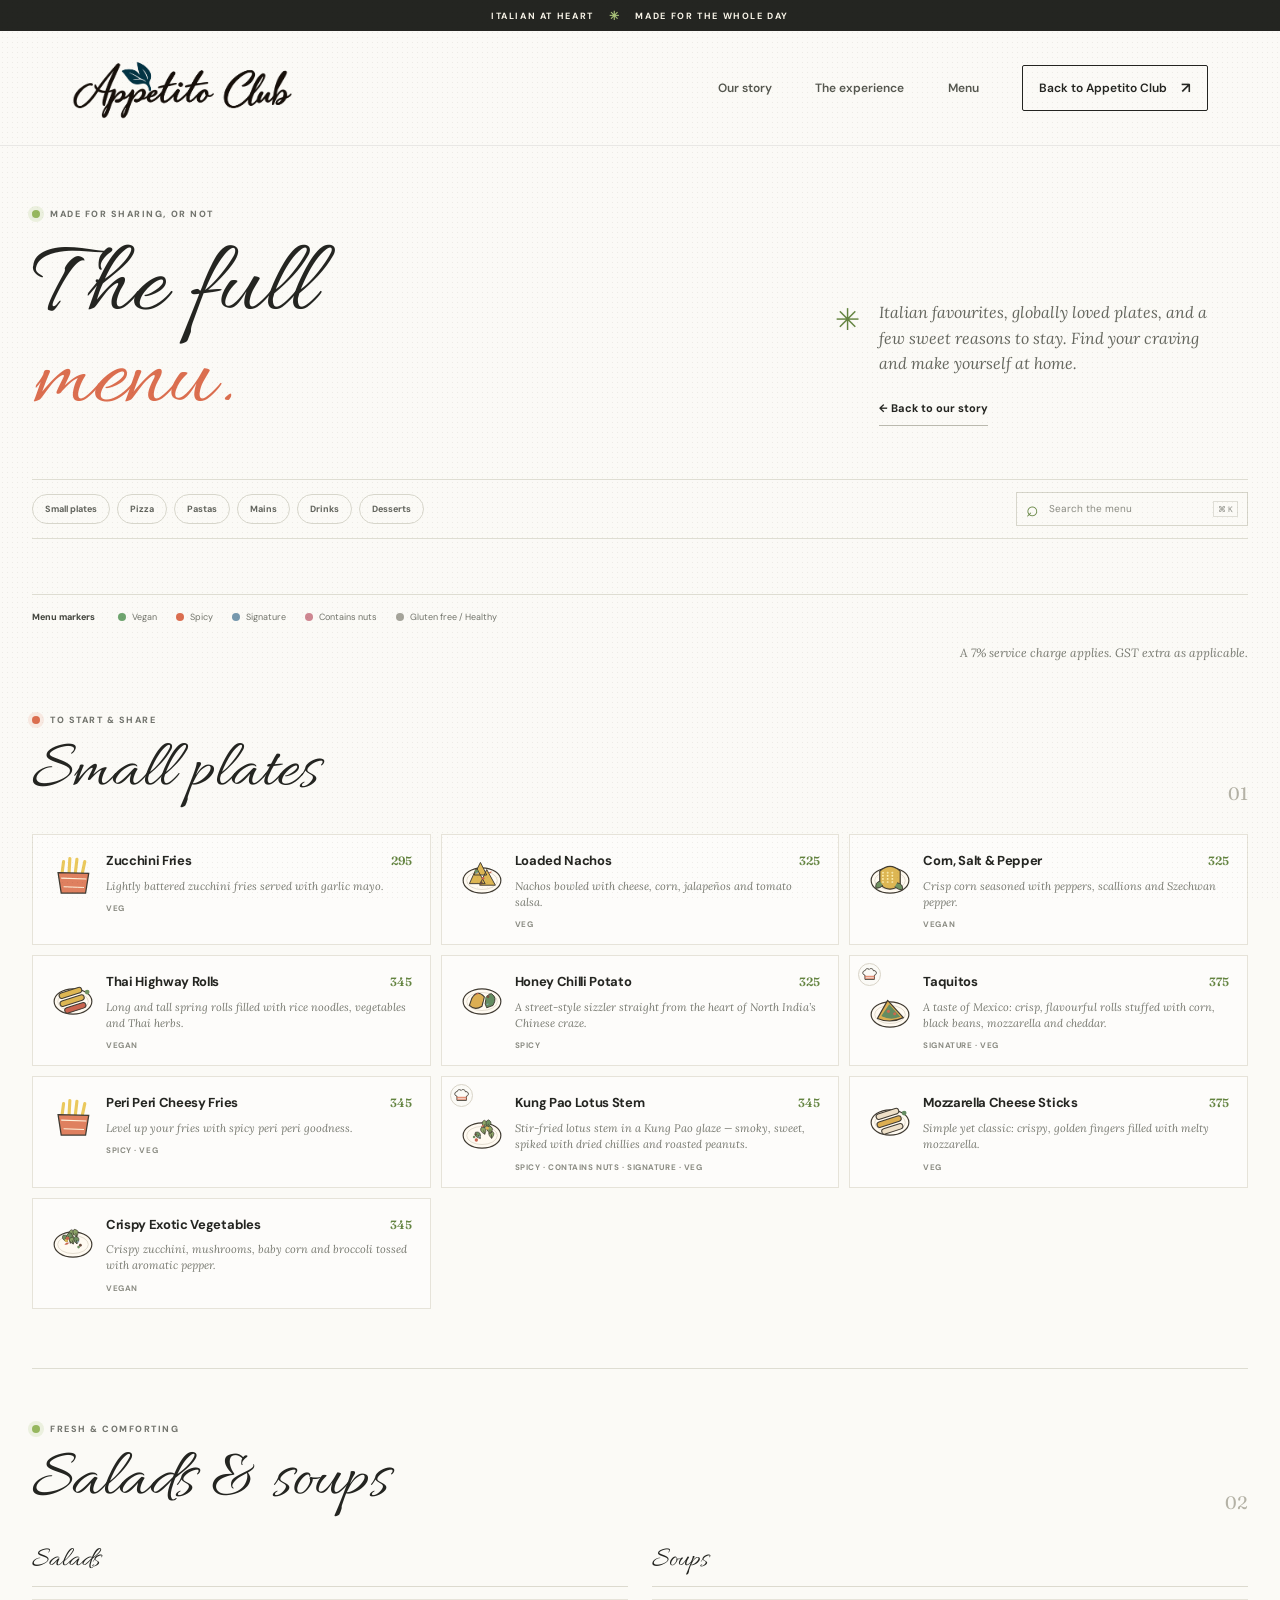
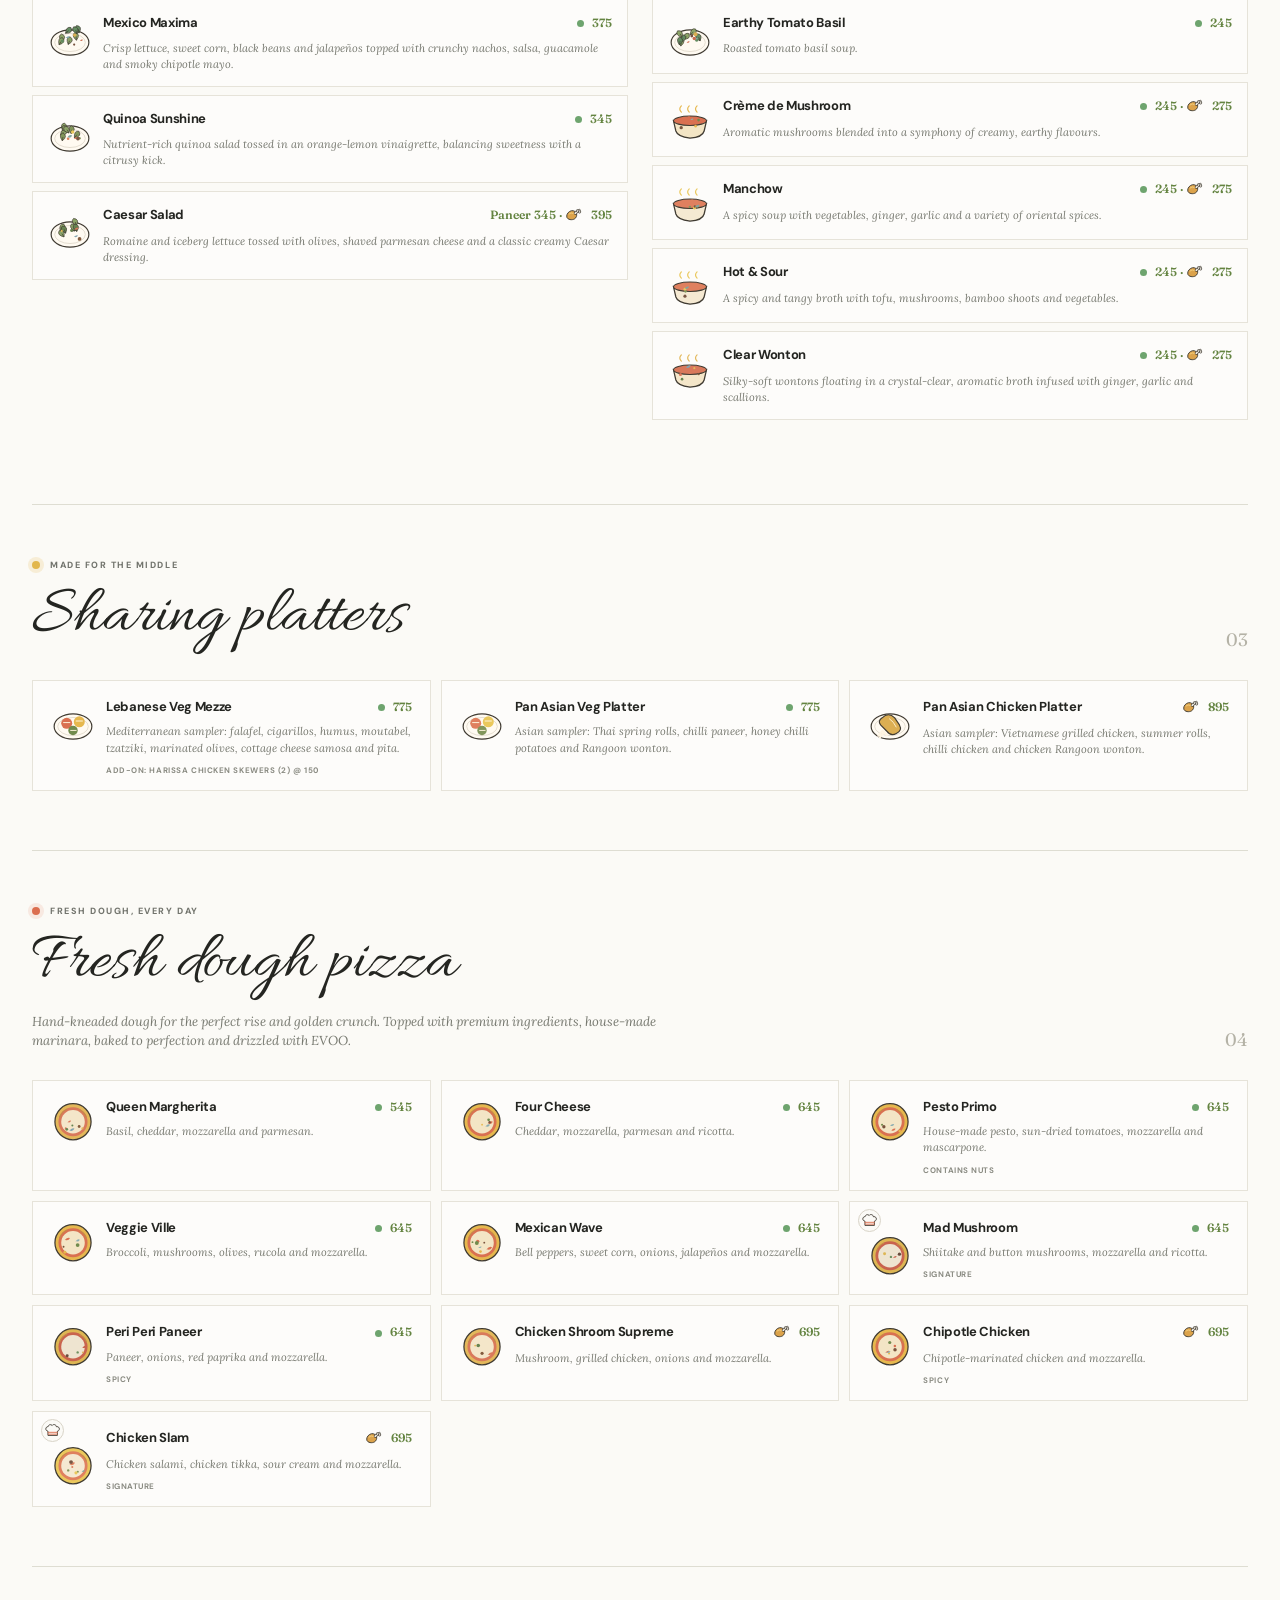
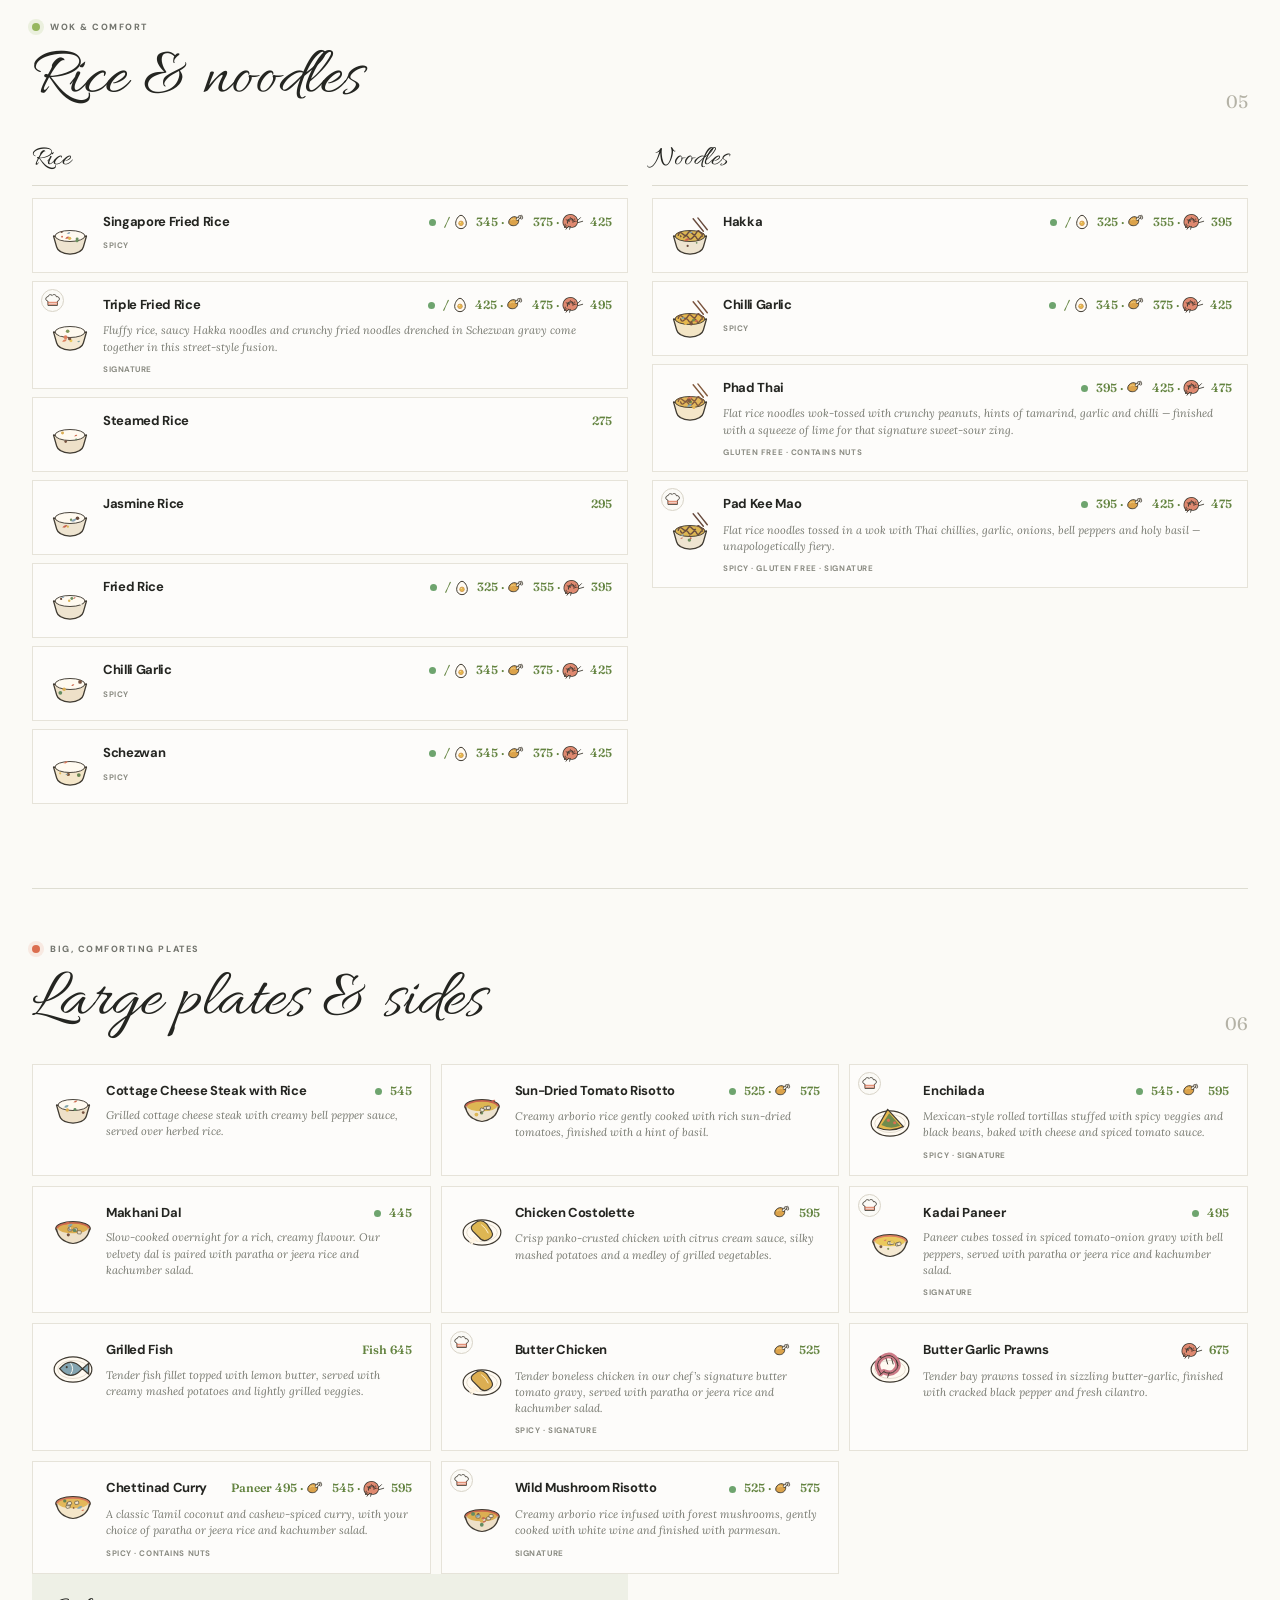
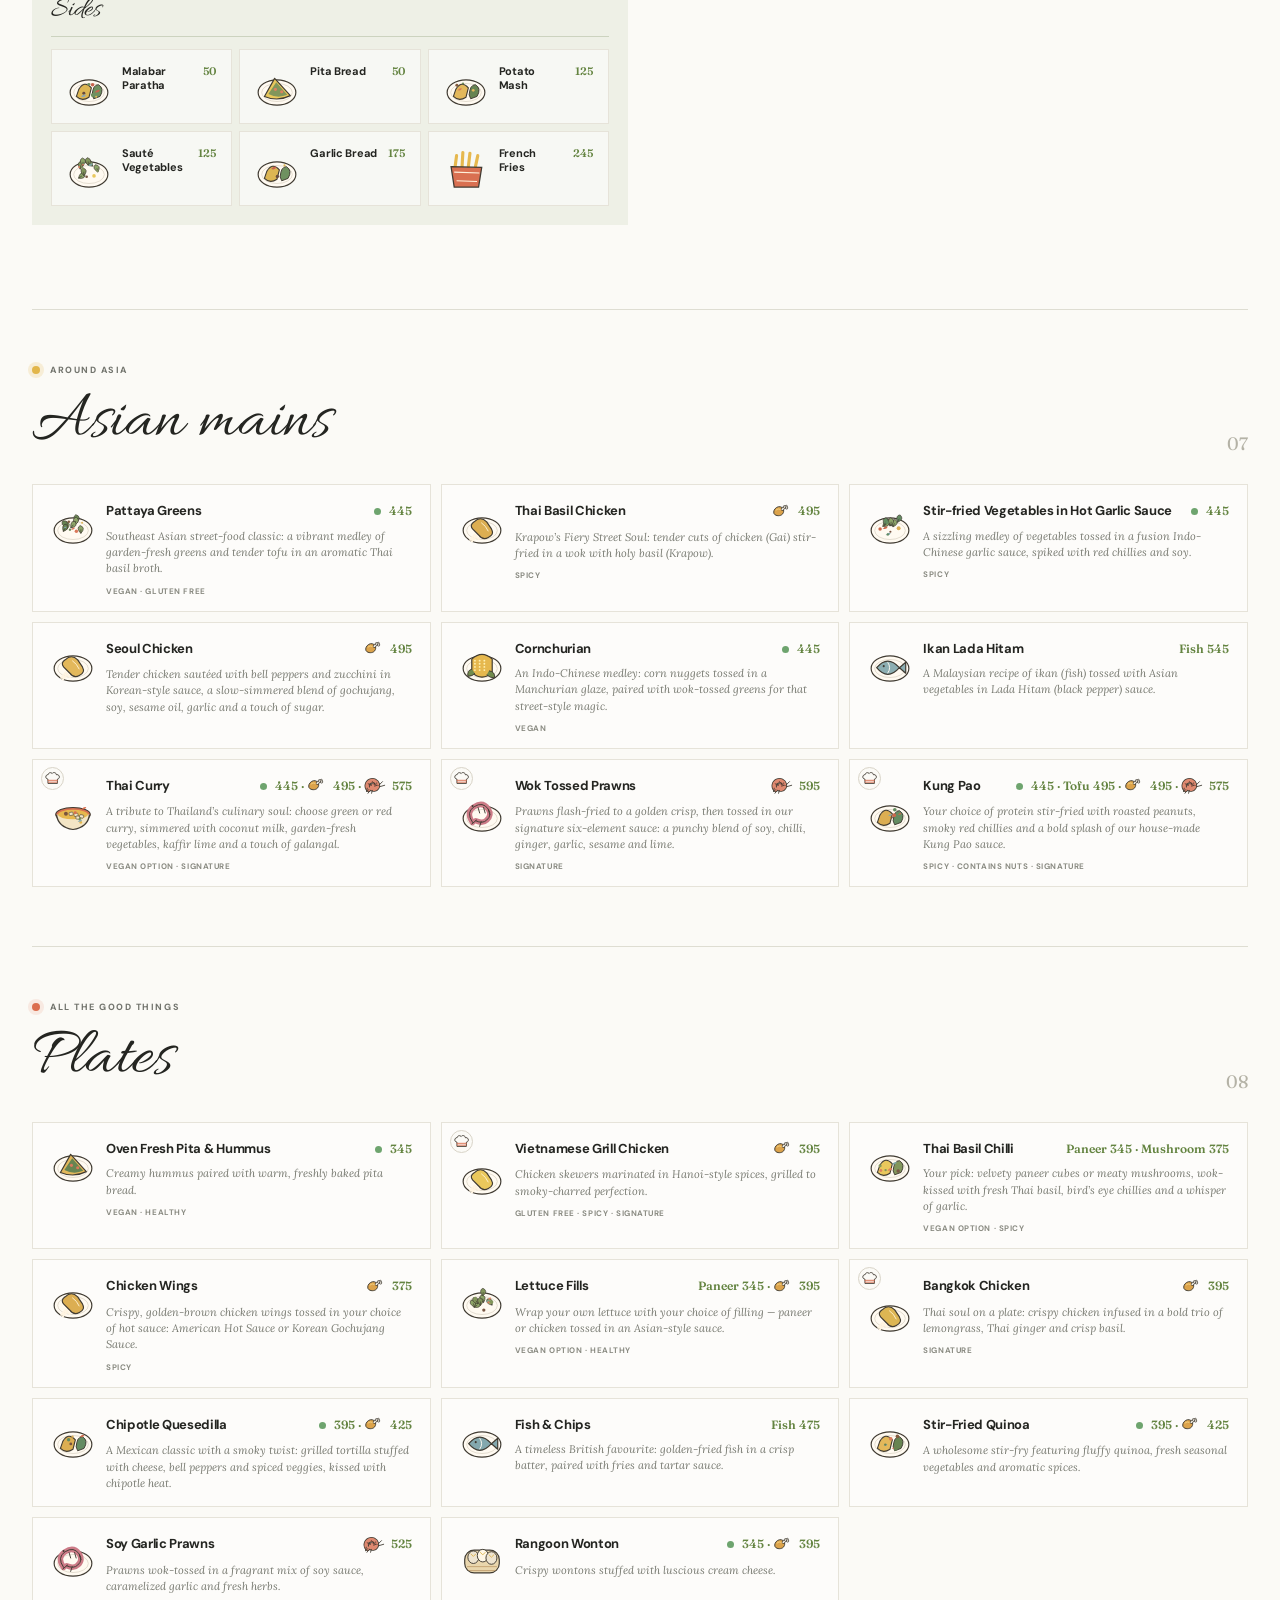
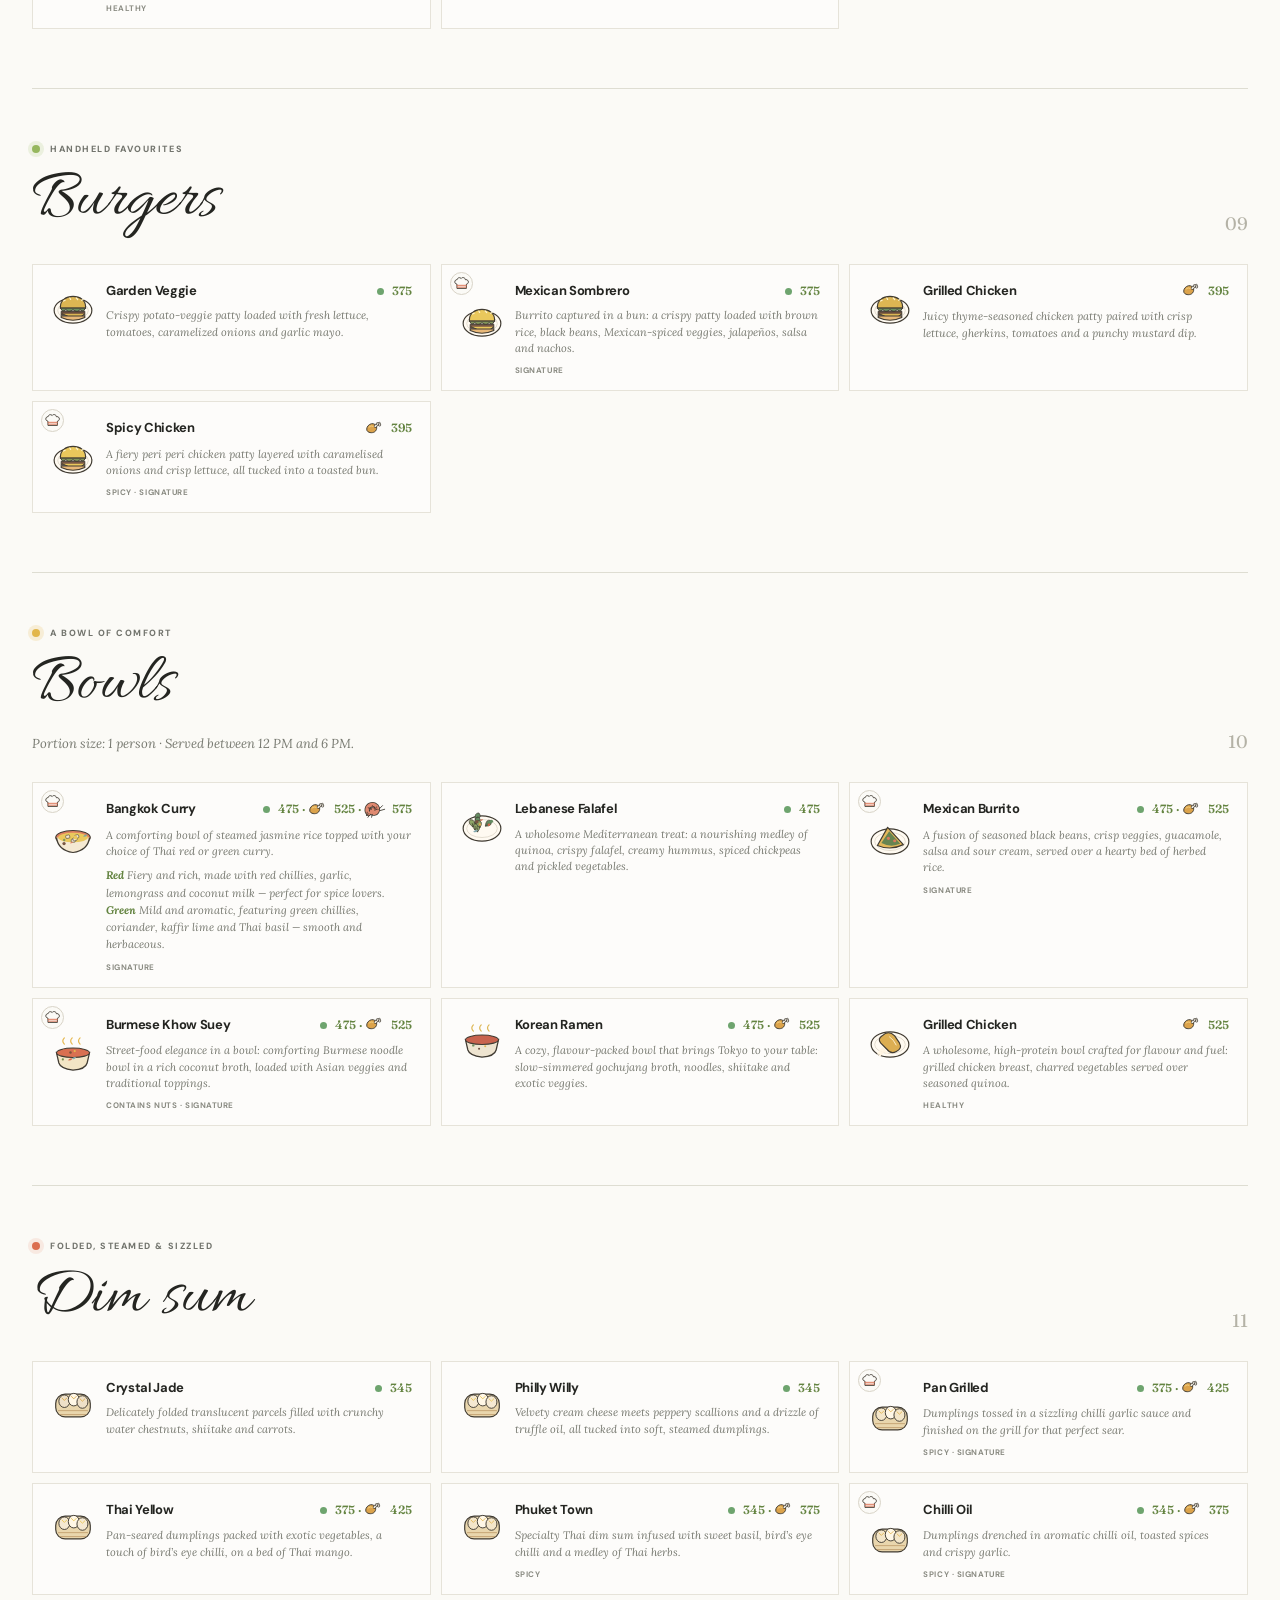
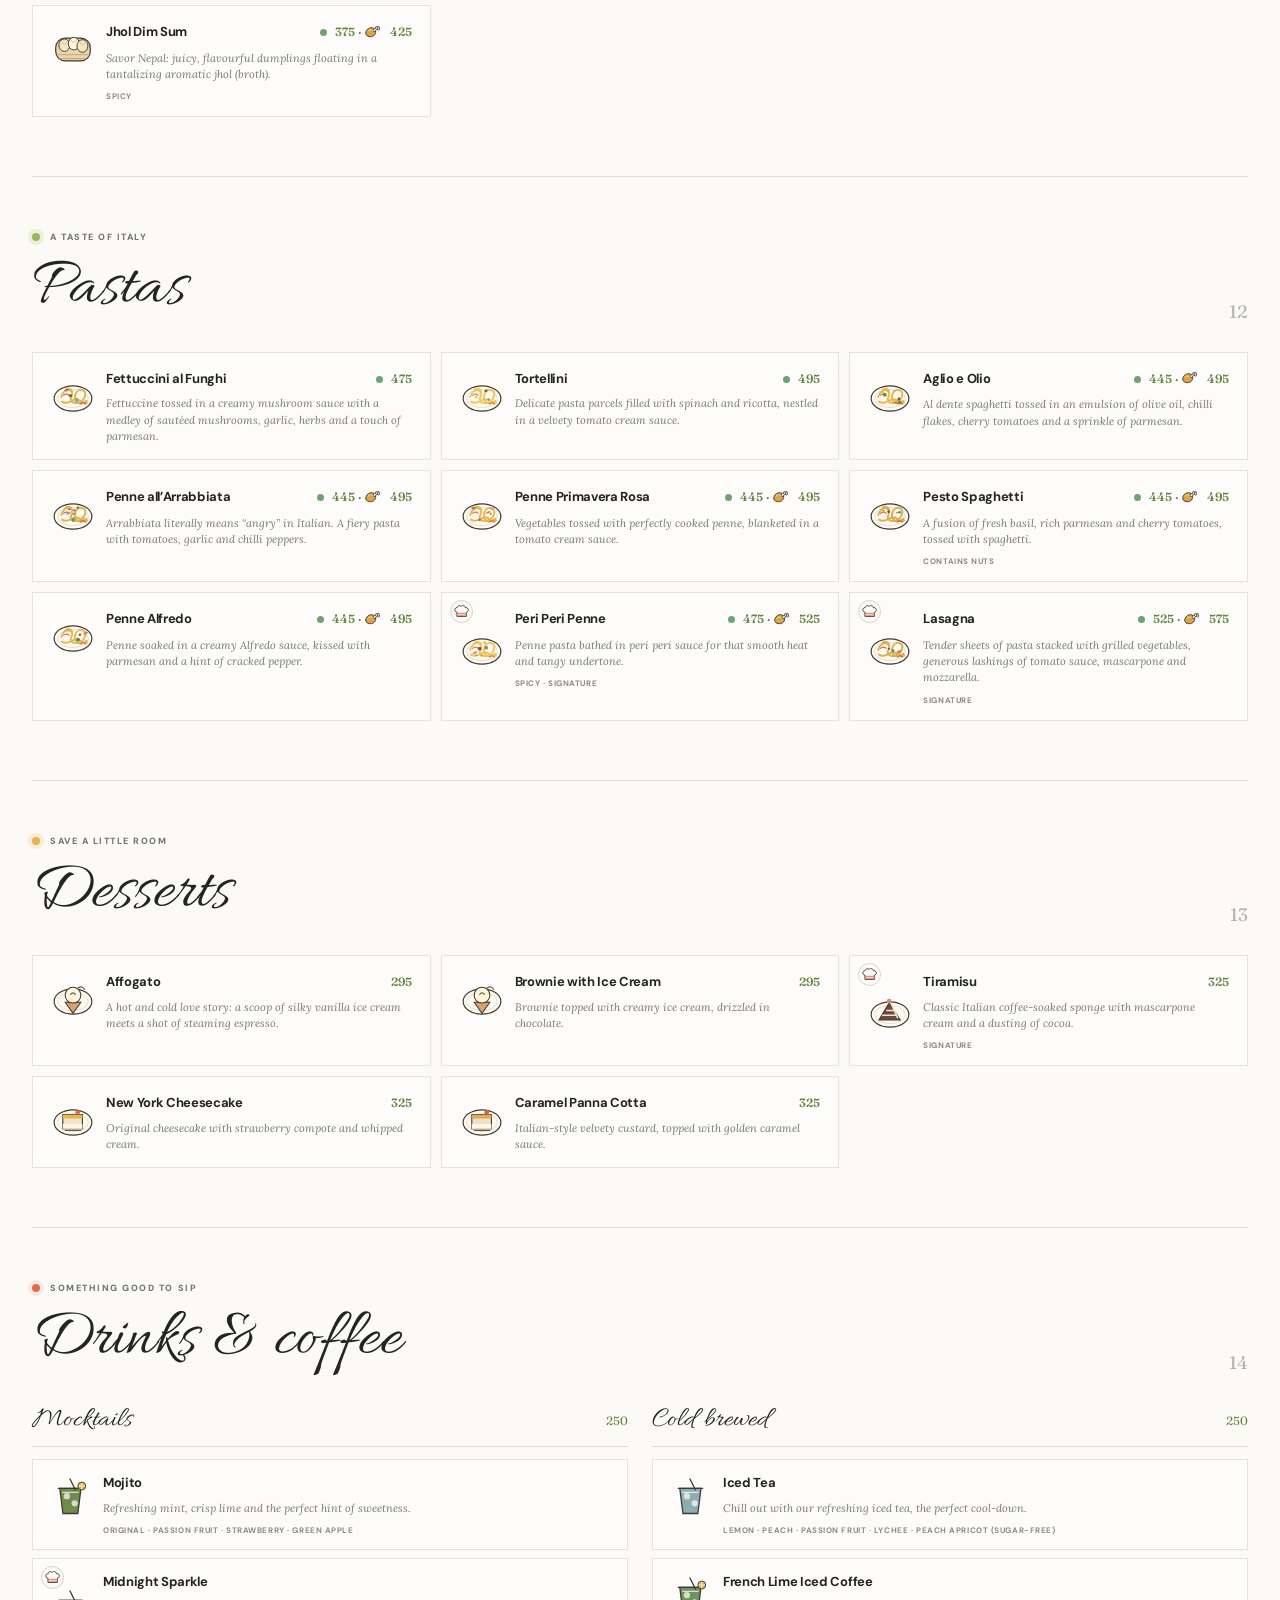
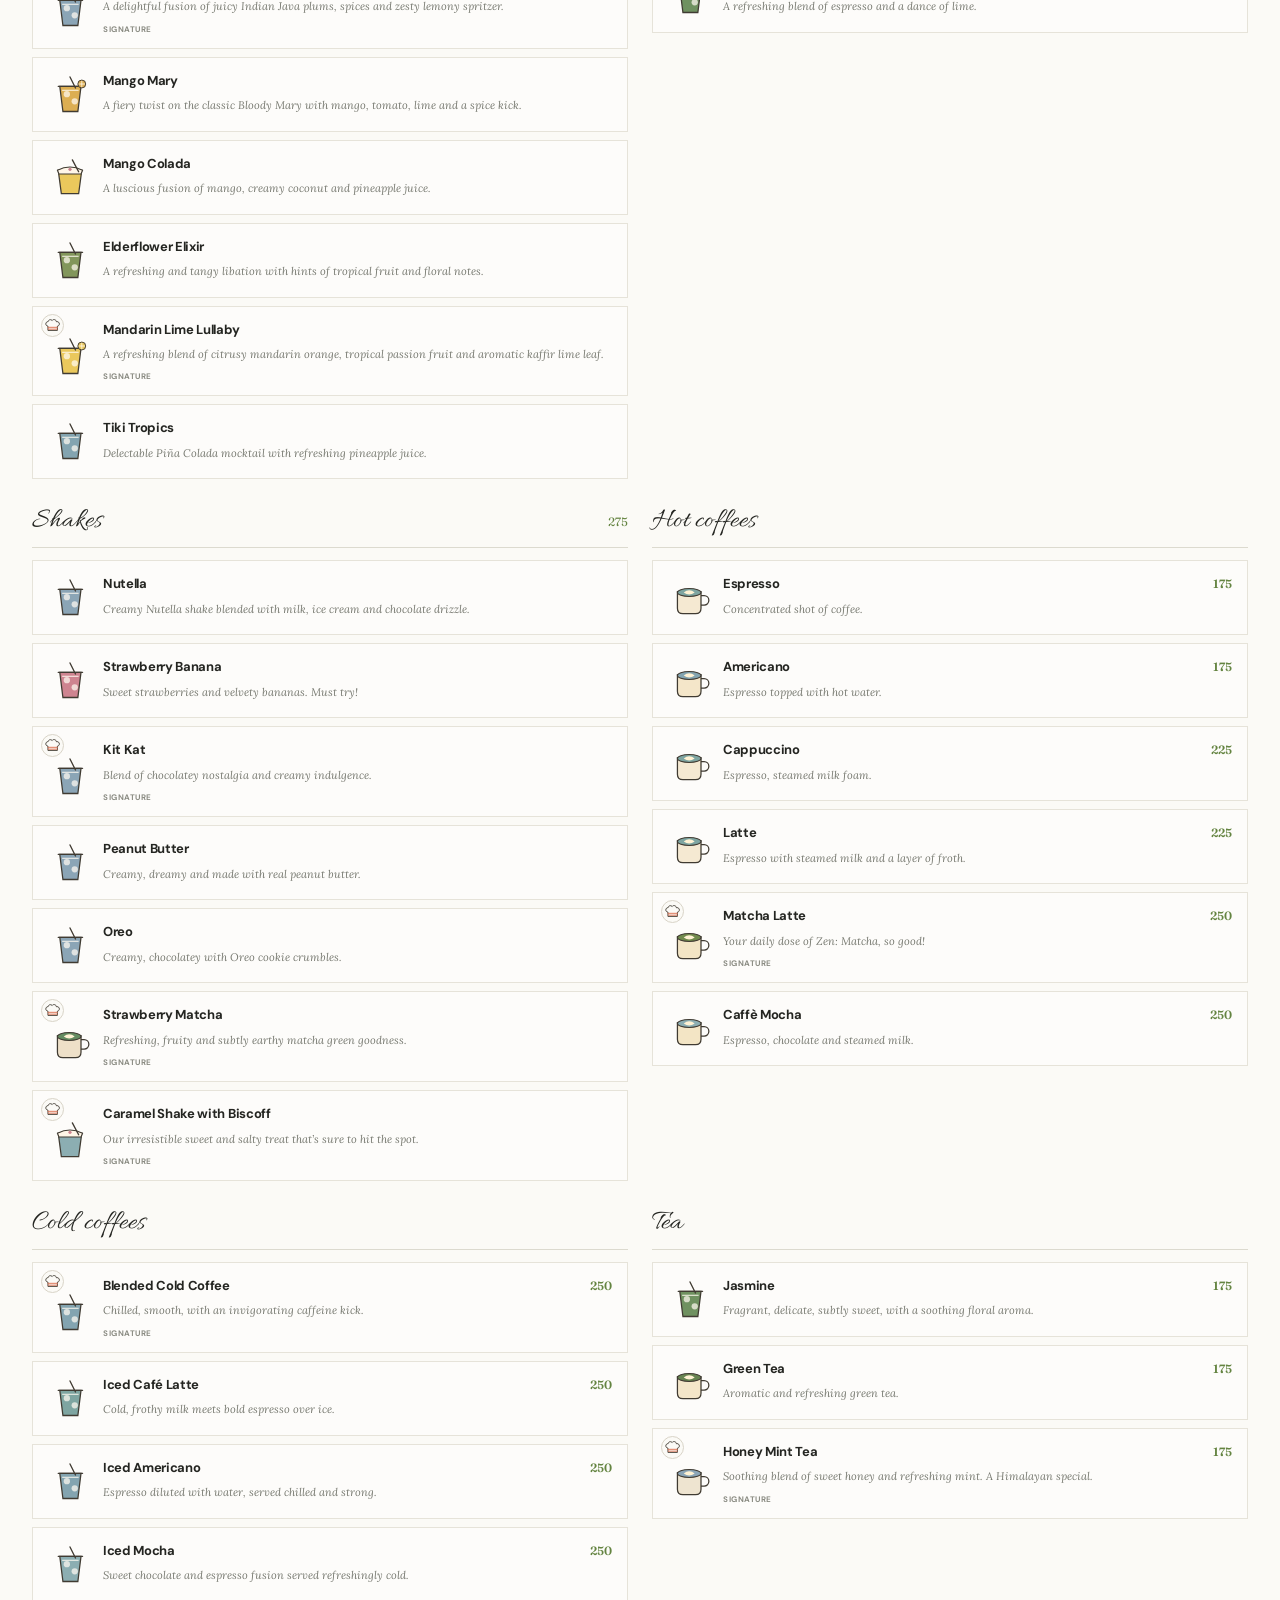
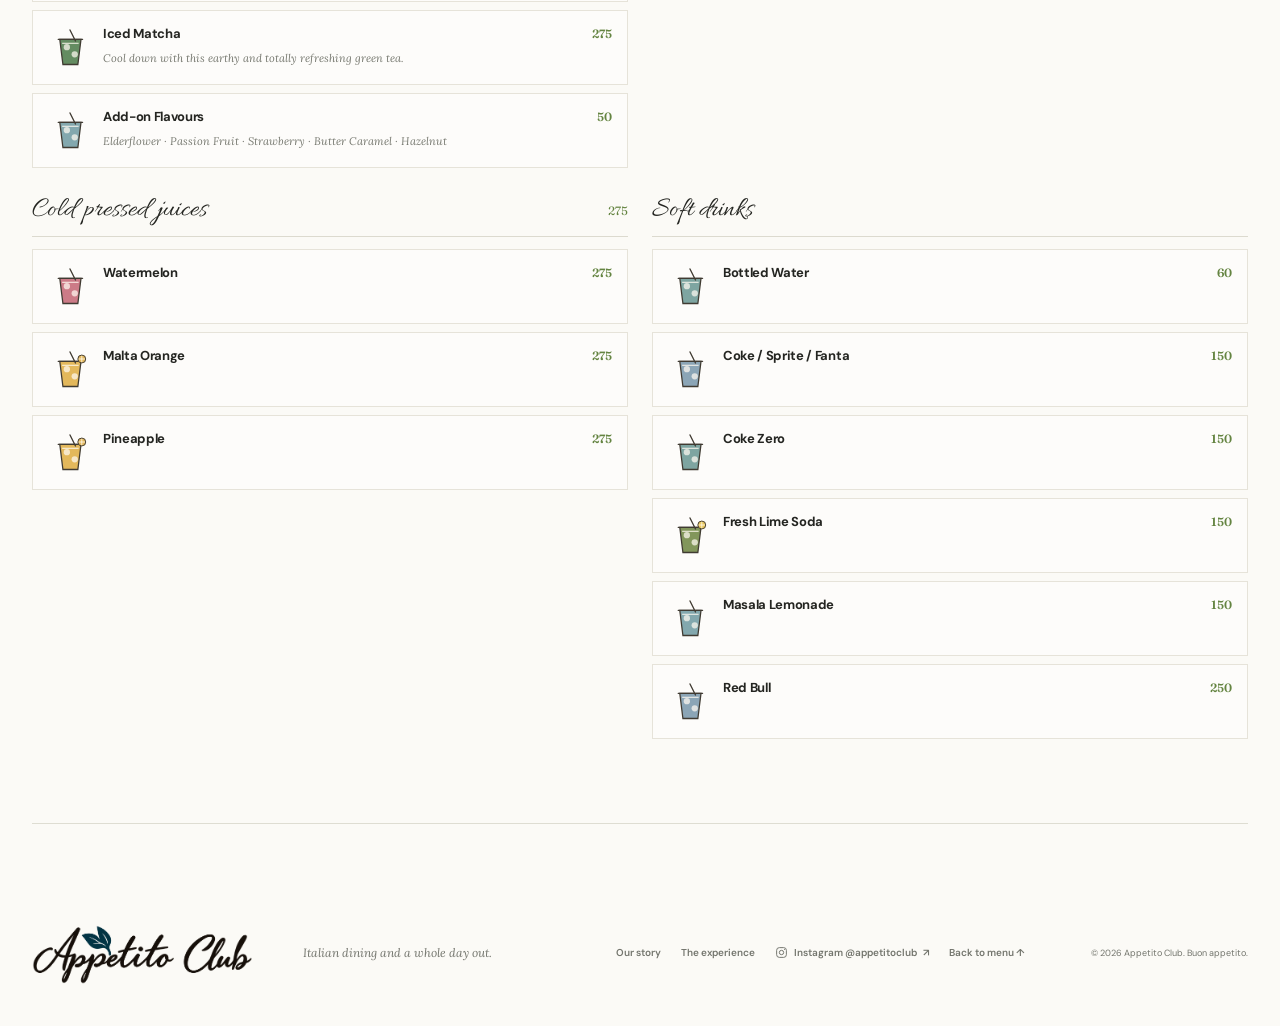
==== menu.html @ 43a5250c "Publish Appetito Club website" ====
<!doctype html>
<html lang="en">
<head>
  <meta charset="utf-8"><meta name="viewport" content="width=device-width, initial-scale=1"><meta name="theme-color" content="#fbfaf6">
  <meta name="description" content="Explore Appetito Club’s complete menu: small plates, pizza, pasta, rice, noodles, mains, desserts and drinks.">
  <title>Menu — Appetito Club</title><link rel="icon" type="image/svg+xml" href="assets/appetito-favicon.svg"><link rel="stylesheet" href="styles.css"><script src="script.js" defer></script>
</head>
<body class="menu-body">
  <div class="topline"><span>ITALIAN AT HEART</span><i aria-hidden="true">✳</i><span>MADE FOR THE WHOLE DAY</span></div>
  <header class="site-header" id="top">
    <a class="brand" href="index.html" aria-label="Appetito Club home"><img class="brand-logo" src="assets/appetito-club-wordmark-separated.png" alt=""></a>
    <button class="nav-toggle" type="button" aria-expanded="false" aria-controls="primary-navigation" aria-label="Open navigation"><span></span><span></span></button>
    <nav class="primary-navigation" id="primary-navigation" aria-label="Main navigation"><a href="index.html#story">Our story</a><a href="index.html#experience">The experience</a><a href="menu.html" aria-current="page">Menu</a><a class="nav-cta" href="index.html">Back to Appetito Club <span aria-hidden="true">↗</span></a></nav>
  </header>
  <main>
    <section class="menu-hero section-wrap" aria-labelledby="menu-title">
      <div><p class="eyebrow eyebrow-green"><span class="eyebrow-dot"></span> MADE FOR SHARING, OR NOT</p><h1 id="menu-title">The full<br><em>menu.</em></h1></div>
      <div class="menu-hero-aside"><span class="menu-hero-doodle" aria-hidden="true">✳</span><p>Italian favourites, globally loved plates, and a few sweet reasons to stay. Find your craving and make yourself at home.</p><a class="text-link" href="index.html">← Back to our story</a></div>
    </section>
    <section class="menu-content section-wrap" aria-label="Appetito Club menu">
      <div class="menu-toolbar"><nav class="menu-jump" aria-label="Jump to a menu section"><a href="#small-plates">Small plates</a><a href="#pizza">Pizza</a><a href="#pastas">Pastas</a><a href="#large-plates">Mains</a><a href="#drinks">Drinks</a><a href="#desserts">Desserts</a></nav><label class="menu-search"><span aria-hidden="true">⌕</span><input type="search" id="menu-search" placeholder="Search the menu" aria-label="Search menu items"><kbd>⌘ K</kbd></label></div>
      <p class="search-status" aria-live="polite"></p>
      <div class="menu-legend"><span class="legend-title">Menu markers</span><span><i class="legend-dot green"></i> Vegan</span><span><i class="legend-dot orange"></i> Spicy</span><span><i class="legend-dot blue"></i> Signature</span><span><i class="legend-dot rose"></i> Contains nuts</span><span><i class="legend-dot gray"></i> Gluten free / Healthy</span></div>
      <p class="menu-footnote">A 7% service charge applies. GST extra as applicable.</p>

      <section class="menu-section" id="small-plates" data-menu-section><div class="menu-section-heading"><div><p class="eyebrow"><span class="eyebrow-dot"></span> TO START & SHARE</p><h2>Small plates</h2></div><span class="section-number">01</span></div><div class="menu-items">
        <article class="menu-item"><div class="item-heading"><h3>Zucchini Fries</h3><span>295</span></div><p>Lightly battered zucchini fries served with garlic mayo.</p><small>Veg</small></article>
        <article class="menu-item"><div class="item-heading"><h3>Loaded Nachos</h3><span>325</span></div><p>Nachos bowled with cheese, corn, jalapeños and tomato salsa.</p><small>Veg</small></article>
        <article class="menu-item"><div class="item-heading"><h3>Corn, Salt & Pepper</h3><span>325</span></div><p>Crisp corn seasoned with peppers, scallions and Szechwan pepper.</p><small>Vegan</small></article>
        <article class="menu-item"><div class="item-heading"><h3>Thai Highway Rolls</h3><span>345</span></div><p>Long and tall spring rolls filled with rice noodles, vegetables and Thai herbs.</p><small>Vegan</small></article>
        <article class="menu-item"><div class="item-heading"><h3>Honey Chilli Potato</h3><span>325</span></div><p>A street-style sizzler straight from the heart of North India’s Chinese craze.</p><small>Spicy</small></article>
        <article class="menu-item"><div class="item-heading"><h3>Taquitos</h3><span>375</span></div><p>A taste of Mexico: crisp, flavourful rolls stuffed with corn, black beans, mozzarella and cheddar.</p><small>Signature · Veg</small></article>
        <article class="menu-item"><div class="item-heading"><h3>Peri Peri Cheesy Fries</h3><span>345</span></div><p>Level up your fries with spicy peri peri goodness.</p><small>Spicy · Veg</small></article>
        <article class="menu-item"><div class="item-heading"><h3>Kung Pao Lotus Stem</h3><span>345</span></div><p>Stir-fried lotus stem in a Kung Pao glaze — smoky, sweet, spiked with dried chillies and roasted peanuts.</p><small>Spicy · Contains nuts · Signature · Veg</small></article>
        <article class="menu-item"><div class="item-heading"><h3>Mozzarella Cheese Sticks</h3><span>375</span></div><p>Simple yet classic: crispy, golden fingers filled with melty mozzarella.</p><small>Veg</small></article>
        <article class="menu-item"><div class="item-heading"><h3>Crispy Exotic Vegetables</h3><span>345</span></div><p>Crispy zucchini, mushrooms, baby corn and broccoli tossed with aromatic pepper.</p><small>Vegan</small></article>
      </div></section>

      <section class="menu-section two-col-section" id="salads-soups" data-menu-section><div class="menu-section-heading"><div><p class="eyebrow eyebrow-green"><span class="eyebrow-dot"></span> FRESH & COMFORTING</p><h2>Salads & soups</h2></div><span class="section-number">02</span></div>
        <div class="menu-subsection"><h3 class="subsection-title">Salads</h3><div class="menu-items">
          <article class="menu-item"><div class="item-heading"><h3>Mexico Maxima</h3><span>Veg 375</span></div><p>Crisp lettuce, sweet corn, black beans and jalapeños topped with crunchy nachos, salsa, guacamole and smoky chipotle mayo.</p></article>
          <article class="menu-item"><div class="item-heading"><h3>Quinoa Sunshine</h3><span>Veg 345</span></div><p>Nutrient-rich quinoa salad tossed in an orange-lemon vinaigrette, balancing sweetness with a citrusy kick.</p></article>
          <article class="menu-item"><div class="item-heading"><h3>Caesar Salad</h3><span>Paneer 345 · Chicken 395</span></div><p>Romaine and iceberg lettuce tossed with olives, shaved parmesan cheese and a classic creamy Caesar dressing.</p></article>
        </div></div>
        <div class="menu-subsection"><h3 class="subsection-title">Soups</h3><div class="menu-items">
          <article class="menu-item"><div class="item-heading"><h3>Earthy Tomato Basil</h3><span>Veg 245</span></div><p>Roasted tomato basil soup.</p></article>
          <article class="menu-item"><div class="item-heading"><h3>Crème de Mushroom</h3><span>Veg 245 · Chicken 275</span></div><p>Aromatic mushrooms blended into a symphony of creamy, earthy flavours.</p></article>
          <article class="menu-item"><div class="item-heading"><h3>Manchow</h3><span>Veg 245 · Chicken 275</span></div><p>A spicy soup with vegetables, ginger, garlic and a variety of oriental spices.</p></article>
          <article class="menu-item"><div class="item-heading"><h3>Hot & Sour</h3><span>Veg 245 · Chicken 275</span></div><p>A spicy and tangy broth with tofu, mushrooms, bamboo shoots and vegetables.</p></article>
          <article class="menu-item"><div class="item-heading"><h3>Clear Wonton</h3><span>Veg 245 · Chicken 275</span></div><p>Silky-soft wontons floating in a crystal-clear, aromatic broth infused with ginger, garlic and scallions.</p></article>
        </div></div>
      </section>

      <section class="menu-section" id="sharing" data-menu-section><div class="menu-section-heading"><div><p class="eyebrow eyebrow-orange"><span class="eyebrow-dot"></span> MADE FOR THE MIDDLE</p><h2>Sharing platters</h2></div><span class="section-number">03</span></div><div class="menu-items">
        <article class="menu-item"><div class="item-heading"><h3>Lebanese Veg Mezze</h3><span>Veg 775</span></div><p>Mediterranean sampler: falafel, cigarillos, humus, moutabel, tzatziki, marinated olives, cottage cheese samosa and pita.</p><small>Add-on: Harissa Chicken Skewers (2) @ 150</small></article>
        <article class="menu-item"><div class="item-heading"><h3>Pan Asian Veg Platter</h3><span>Veg 775</span></div><p>Asian sampler: Thai spring rolls, chilli paneer, honey chilli potatoes and Rangoon wonton.</p></article>
        <article class="menu-item"><div class="item-heading"><h3>Pan Asian Chicken Platter</h3><span>Chicken 895</span></div><p>Asian sampler: Vietnamese grilled chicken, summer rolls, chilli chicken and chicken Rangoon wonton.</p></article>
      </div></section>

      <section class="menu-section" id="pizza" data-menu-section><div class="menu-section-heading"><div><p class="eyebrow"><span class="eyebrow-dot"></span> FRESH DOUGH, EVERY DAY</p><h2>Fresh dough pizza</h2><p class="section-deck">Hand-kneaded dough for the perfect rise and golden crunch. Topped with premium ingredients, house-made marinara, baked to perfection and drizzled with EVOO.</p></div><span class="section-number">04</span></div><div class="menu-items">
        <article class="menu-item"><div class="item-heading"><h3>Queen Margherita</h3><span>Veg 545</span></div><p>Basil, cheddar, mozzarella and parmesan.</p></article>
        <article class="menu-item"><div class="item-heading"><h3>Four Cheese</h3><span>Veg 645</span></div><p>Cheddar, mozzarella, parmesan and ricotta.</p></article>
        <article class="menu-item"><div class="item-heading"><h3>Pesto Primo</h3><span>Veg 645</span></div><p>House-made pesto, sun-dried tomatoes, mozzarella and mascarpone.</p><small>Contains nuts</small></article>
        <article class="menu-item"><div class="item-heading"><h3>Veggie Ville</h3><span>Veg 645</span></div><p>Broccoli, mushrooms, olives, rucola and mozzarella.</p></article>
        <article class="menu-item"><div class="item-heading"><h3>Mexican Wave</h3><span>Veg 645</span></div><p>Bell peppers, sweet corn, onions, jalapeños and mozzarella.</p></article>
        <article class="menu-item"><div class="item-heading"><h3>Mad Mushroom</h3><span>Veg 645</span></div><p>Shiitake and button mushrooms, mozzarella and ricotta.</p><small>Signature</small></article>
        <article class="menu-item"><div class="item-heading"><h3>Peri Peri Paneer</h3><span>Veg 645</span></div><p>Paneer, onions, red paprika and mozzarella.</p><small>Spicy</small></article>
        <article class="menu-item"><div class="item-heading"><h3>Chicken Shroom Supreme</h3><span>Chicken 695</span></div><p>Mushroom, grilled chicken, onions and mozzarella.</p></article>
        <article class="menu-item"><div class="item-heading"><h3>Chipotle Chicken</h3><span>Chicken 695</span></div><p>Chipotle-marinated chicken and mozzarella.</p><small>Spicy</small></article>
        <article class="menu-item"><div class="item-heading"><h3>Chicken Slam</h3><span>Chicken 695</span></div><p>Chicken salami, chicken tikka, sour cream and mozzarella.</p><small>Signature</small></article>
      </div></section>

      <section class="menu-section two-col-section" id="rice-noodles" data-menu-section><div class="menu-section-heading"><div><p class="eyebrow eyebrow-green"><span class="eyebrow-dot"></span> WOK & COMFORT</p><h2>Rice & noodles</h2></div><span class="section-number">05</span></div>
        <div class="menu-subsection"><h3 class="subsection-title">Rice</h3><div class="menu-items">
          <article class="menu-item"><div class="item-heading"><h3>Singapore Fried Rice</h3><span>Veg / Egg 345 · Chicken 375 · Prawns 425</span></div><small>Spicy</small></article>
          <article class="menu-item"><div class="item-heading"><h3>Triple Fried Rice</h3><span>Veg / Egg 425 · Chicken 475 · Prawns 495</span></div><p>Fluffy rice, saucy Hakka noodles and crunchy fried noodles drenched in Schezwan gravy come together in this street-style fusion.</p><small>Signature</small></article>
          <article class="menu-item"><div class="item-heading"><h3>Steamed Rice</h3><span>275</span></div></article><article class="menu-item"><div class="item-heading"><h3>Jasmine Rice</h3><span>295</span></div></article>
          <article class="menu-item"><div class="item-heading"><h3>Fried Rice</h3><span>Veg / Egg 325 · Chicken 355 · Prawns 395</span></div></article>
          <article class="menu-item"><div class="item-heading"><h3>Chilli Garlic</h3><span>Veg / Egg 345 · Chicken 375 · Prawns 425</span></div><small>Spicy</small></article>
          <article class="menu-item"><div class="item-heading"><h3>Schezwan</h3><span>Veg / Egg 345 · Chicken 375 · Prawns 425</span></div><small>Spicy</small></article>
        </div></div>
        <div class="menu-subsection"><h3 class="subsection-title">Noodles</h3><div class="menu-items">
          <article class="menu-item"><div class="item-heading"><h3>Hakka</h3><span>Veg / Egg 325 · Chicken 355 · Prawns 395</span></div></article><article class="menu-item"><div class="item-heading"><h3>Chilli Garlic</h3><span>Veg / Egg 345 · Chicken 375 · Prawns 425</span></div><small>Spicy</small></article>
          <article class="menu-item"><div class="item-heading"><h3>Phad Thai</h3><span>Veg 395 · Chicken 425 · Prawns 475</span></div><p>Flat rice noodles wok-tossed with crunchy peanuts, hints of tamarind, garlic and chilli — finished with a squeeze of lime for that signature sweet-sour zing.</p><small>Gluten free · Contains nuts</small></article>
          <article class="menu-item"><div class="item-heading"><h3>Pad Kee Mao</h3><span>Veg 395 · Chicken 425 · Prawns 475</span></div><p>Flat rice noodles tossed in a wok with Thai chillies, garlic, onions, bell peppers and holy basil — unapologetically fiery.</p><small>Spicy · Gluten free · Signature</small></article>
        </div></div>
      </section>

      <section class="menu-section two-col-section" id="large-plates" data-menu-section><div class="menu-section-heading"><div><p class="eyebrow"><span class="eyebrow-dot"></span> BIG, COMFORTING PLATES</p><h2>Large plates & sides</h2></div><span class="section-number">06</span></div><div class="menu-items">
        <article class="menu-item"><div class="item-heading"><h3>Cottage Cheese Steak with Rice</h3><span>Veg 545</span></div><p>Grilled cottage cheese steak with creamy bell pepper sauce, served over herbed rice.</p></article>
        <article class="menu-item"><div class="item-heading"><h3>Sun-Dried Tomato Risotto</h3><span>Veg 525 · Chicken 575</span></div><p>Creamy arborio rice gently cooked with rich sun-dried tomatoes, finished with a hint of basil.</p></article>
        <article class="menu-item"><div class="item-heading"><h3>Enchilada</h3><span>Veg 545 · Chicken 595</span></div><p>Mexican-style rolled tortillas stuffed with spicy veggies and black beans, baked with cheese and spiced tomato sauce.</p><small>Spicy · Signature</small></article>
        <article class="menu-item"><div class="item-heading"><h3>Makhani Dal</h3><span>Veg 445</span></div><p>Slow-cooked overnight for a rich, creamy flavour. Our velvety dal is paired with paratha or jeera rice and kachumber salad.</p></article>
        <article class="menu-item"><div class="item-heading"><h3>Chicken Costolette</h3><span>Chicken 595</span></div><p>Crisp panko-crusted chicken with citrus cream sauce, silky mashed potatoes and a medley of grilled vegetables.</p></article>
        <article class="menu-item"><div class="item-heading"><h3>Kadai Paneer</h3><span>Veg 495</span></div><p>Paneer cubes tossed in spiced tomato-onion gravy with bell peppers, served with paratha or jeera rice and kachumber salad.</p><small>Signature</small></article>
        <article class="menu-item"><div class="item-heading"><h3>Grilled Fish</h3><span>Fish 645</span></div><p>Tender fish fillet topped with lemon butter, served with creamy mashed potatoes and lightly grilled veggies.</p></article>
        <article class="menu-item"><div class="item-heading"><h3>Butter Chicken</h3><span>Chicken 525</span></div><p>Tender boneless chicken in our chef’s signature butter tomato gravy, served with paratha or jeera rice and kachumber salad.</p><small>Spicy · Signature</small></article>
        <article class="menu-item"><div class="item-heading"><h3>Butter Garlic Prawns</h3><span>Prawns 675</span></div><p>Tender bay prawns tossed in sizzling butter-garlic, finished with cracked black pepper and fresh cilantro.</p></article>
        <article class="menu-item"><div class="item-heading"><h3>Chettinad Curry</h3><span>Paneer 495 · Chicken 545 · Prawns 595</span></div><p>A classic Tamil coconut and cashew-spiced curry, with your choice of paratha or jeera rice and kachumber salad.</p><small>Spicy · Contains nuts</small></article>
        <article class="menu-item"><div class="item-heading"><h3>Wild Mushroom Risotto</h3><span>Veg 525 · Chicken 575</span></div><p>Creamy arborio rice infused with forest mushrooms, gently cooked with white wine and finished with parmesan.</p><small>Signature</small></article>
      </div><div class="menu-subsection sides-box"><h3 class="subsection-title">Sides</h3><div class="side-list">
        <article class="menu-item"><div class="item-heading"><h3>Malabar Paratha</h3><span>50</span></div></article><article class="menu-item"><div class="item-heading"><h3>Pita Bread</h3><span>50</span></div></article><article class="menu-item"><div class="item-heading"><h3>Potato Mash</h3><span>125</span></div></article><article class="menu-item"><div class="item-heading"><h3>Sauté Vegetables</h3><span>125</span></div></article><article class="menu-item"><div class="item-heading"><h3>Garlic Bread</h3><span>175</span></div></article><article class="menu-item"><div class="item-heading"><h3>French Fries</h3><span>245</span></div></article>
      </div></div></section>

      <section class="menu-section two-col-section" id="asian-mains" data-menu-section><div class="menu-section-heading"><div><p class="eyebrow eyebrow-orange"><span class="eyebrow-dot"></span> AROUND ASIA</p><h2>Asian mains</h2></div><span class="section-number">07</span></div><div class="menu-items">
        <article class="menu-item"><div class="item-heading"><h3>Pattaya Greens</h3><span>Veg 445</span></div><p>Southeast Asian street-food classic: a vibrant medley of garden-fresh greens and tender tofu in an aromatic Thai basil broth.</p><small>Vegan · Gluten free</small></article>
        <article class="menu-item"><div class="item-heading"><h3>Thai Basil Chicken</h3><span>Chicken 495</span></div><p>Krapow’s Fiery Street Soul: tender cuts of chicken (Gai) stir-fried in a wok with holy basil (Krapow).</p><small>Spicy</small></article>
        <article class="menu-item"><div class="item-heading"><h3>Stir-fried Vegetables in Hot Garlic Sauce</h3><span>Veg 445</span></div><p>A sizzling medley of vegetables tossed in a fusion Indo-Chinese garlic sauce, spiked with red chillies and soy.</p><small>Spicy</small></article>
        <article class="menu-item"><div class="item-heading"><h3>Seoul Chicken</h3><span>Chicken 495</span></div><p>Tender chicken sautéed with bell peppers and zucchini in Korean-style sauce, a slow-simmered blend of gochujang, soy, sesame oil, garlic and a touch of sugar.</p></article>
        <article class="menu-item"><div class="item-heading"><h3>Cornchurian</h3><span>Veg 445</span></div><p>An Indo-Chinese medley: corn nuggets tossed in a Manchurian glaze, paired with wok-tossed greens for that street-style magic.</p><small>Vegan</small></article>
        <article class="menu-item"><div class="item-heading"><h3>Ikan Lada Hitam</h3><span>Fish 545</span></div><p>A Malaysian recipe of ikan (fish) tossed with Asian vegetables in Lada Hitam (black pepper) sauce.</p></article>
        <article class="menu-item"><div class="item-heading"><h3>Thai Curry</h3><span>Veg 445 · Chicken 495 · Prawns 575</span></div><p>A tribute to Thailand’s culinary soul: choose green or red curry, simmered with coconut milk, garden-fresh vegetables, kaffir lime and a touch of galangal.</p><small>Vegan option · Signature</small></article>
        <article class="menu-item"><div class="item-heading"><h3>Wok Tossed Prawns</h3><span>Prawns 595</span></div><p>Prawns flash-fried to a golden crisp, then tossed in our signature six-element sauce: a punchy blend of soy, chilli, ginger, garlic, sesame and lime.</p><small>Signature</small></article>
        <article class="menu-item"><div class="item-heading"><h3>Kung Pao</h3><span>Veg 445 · Tofu 495 · Chicken 495 · Prawns 575</span></div><p>Your choice of protein stir-fried with roasted peanuts, smoky red chillies and a bold splash of our house-made Kung Pao sauce.</p><small>Spicy · Contains nuts · Signature</small></article>
      </div></section>

      <section class="menu-section" id="plates" data-menu-section><div class="menu-section-heading"><div><p class="eyebrow"><span class="eyebrow-dot"></span> ALL THE GOOD THINGS</p><h2>Plates</h2></div><span class="section-number">08</span></div><div class="menu-items">
        <article class="menu-item"><div class="item-heading"><h3>Oven Fresh Pita & Hummus</h3><span>Veg 345</span></div><p>Creamy hummus paired with warm, freshly baked pita bread.</p><small>Vegan · Healthy</small></article>
        <article class="menu-item"><div class="item-heading"><h3>Vietnamese Grill Chicken</h3><span>Chicken 395</span></div><p>Chicken skewers marinated in Hanoi-style spices, grilled to smoky-charred perfection.</p><small>Gluten free · Spicy · Signature</small></article>
        <article class="menu-item"><div class="item-heading"><h3>Thai Basil Chilli</h3><span>Paneer 345 · Mushroom 375</span></div><p>Your pick: velvety paneer cubes or meaty mushrooms, wok-kissed with fresh Thai basil, bird’s eye chillies and a whisper of garlic.</p><small>Vegan option · Spicy</small></article>
        <article class="menu-item"><div class="item-heading"><h3>Chicken Wings</h3><span>Chicken 375</span></div><p>Crispy, golden-brown chicken wings tossed in your choice of hot sauce: American Hot Sauce or Korean Gochujang Sauce.</p><small>Spicy</small></article>
        <article class="menu-item"><div class="item-heading"><h3>Lettuce Fills</h3><span>Paneer 345 · Chicken 395</span></div><p>Wrap your own lettuce with your choice of filling — paneer or chicken tossed in an Asian-style sauce.</p><small>Vegan option · Healthy</small></article>
        <article class="menu-item"><div class="item-heading"><h3>Bangkok Chicken</h3><span>Chicken 395</span></div><p>Thai soul on a plate: crispy chicken infused in a bold trio of lemongrass, Thai ginger and crisp basil.</p><small>Signature</small></article>
        <article class="menu-item"><div class="item-heading"><h3>Chipotle Quesedilla</h3><span>Veg 395 · Chicken 425</span></div><p>A Mexican classic with a smoky twist: grilled tortilla stuffed with cheese, bell peppers and spiced veggies, kissed with chipotle heat.</p></article>
        <article class="menu-item"><div class="item-heading"><h3>Fish & Chips</h3><span>Fish 475</span></div><p>A timeless British favourite: golden-fried fish in a crisp batter, paired with fries and tartar sauce.</p></article>
        <article class="menu-item"><div class="item-heading"><h3>Stir-Fried Quinoa</h3><span>Veg 395 · Chicken 425</span></div><p>A wholesome stir-fry featuring fluffy quinoa, fresh seasonal vegetables and aromatic spices.</p></article>
        <article class="menu-item"><div class="item-heading"><h3>Soy Garlic Prawns</h3><span>Prawns 525</span></div><p>Prawns wok-tossed in a fragrant mix of soy sauce, caramelized garlic and fresh herbs.</p><small>Healthy</small></article>
        <article class="menu-item"><div class="item-heading"><h3>Rangoon Wonton</h3><span>Veg 345 · Chicken 395</span></div><p>Crispy wontons stuffed with luscious cream cheese.</p></article>
      </div></section>

      <section class="menu-section" id="burgers" data-menu-section><div class="menu-section-heading"><div><p class="eyebrow eyebrow-green"><span class="eyebrow-dot"></span> HANDHELD FAVOURITES</p><h2>Burgers</h2></div><span class="section-number">09</span></div><div class="menu-items">
        <article class="menu-item"><div class="item-heading"><h3>Garden Veggie</h3><span>Veg 375</span></div><p>Crispy potato-veggie patty loaded with fresh lettuce, tomatoes, caramelized onions and garlic mayo.</p></article>
        <article class="menu-item"><div class="item-heading"><h3>Mexican Sombrero</h3><span>Veg 375</span></div><p>Burrito captured in a bun: a crispy patty loaded with brown rice, black beans, Mexican-spiced veggies, jalapeños, salsa and nachos.</p><small>Signature</small></article>
        <article class="menu-item"><div class="item-heading"><h3>Grilled Chicken</h3><span>Chicken 395</span></div><p>Juicy thyme-seasoned chicken patty paired with crisp lettuce, gherkins, tomatoes and a punchy mustard dip.</p></article>
        <article class="menu-item"><div class="item-heading"><h3>Spicy Chicken</h3><span>Chicken 395</span></div><p>A fiery peri peri chicken patty layered with caramelised onions and crisp lettuce, all tucked into a toasted bun.</p><small>Spicy · Signature</small></article>
      </div></section>

      <section class="menu-section" id="bowls" data-menu-section><div class="menu-section-heading"><div><p class="eyebrow eyebrow-orange"><span class="eyebrow-dot"></span> A BOWL OF COMFORT</p><h2>Bowls</h2><p class="section-deck">Portion size: 1 person · Served between 12 PM and 6 PM.</p></div><span class="section-number">10</span></div><div class="menu-items">
        <article class="menu-item"><div class="item-heading"><h3>Bangkok Curry</h3><span>Veg 475 · Chicken 525 · Prawns 575</span></div><p>A comforting bowl of steamed jasmine rice topped with your choice of Thai red or green curry.</p><p class="flavour-note"><b>Red</b> Fiery and rich, made with red chillies, garlic, lemongrass and coconut milk — perfect for spice lovers.<br><b>Green</b> Mild and aromatic, featuring green chillies, coriander, kaffir lime and Thai basil — smooth and herbaceous.</p><small>Signature</small></article>
        <article class="menu-item"><div class="item-heading"><h3>Lebanese Falafel</h3><span>Veg 475</span></div><p>A wholesome Mediterranean treat: a nourishing medley of quinoa, crispy falafel, creamy hummus, spiced chickpeas and pickled vegetables.</p></article>
        <article class="menu-item"><div class="item-heading"><h3>Mexican Burrito</h3><span>Veg 475 · Chicken 525</span></div><p>A fusion of seasoned black beans, crisp veggies, guacamole, salsa and sour cream, served over a hearty bed of herbed rice.</p><small>Signature</small></article>
        <article class="menu-item"><div class="item-heading"><h3>Burmese Khow Suey</h3><span>Veg 475 · Chicken 525</span></div><p>Street-food elegance in a bowl: comforting Burmese noodle bowl in a rich coconut broth, loaded with Asian veggies and traditional toppings.</p><small>Contains nuts · Signature</small></article>
        <article class="menu-item"><div class="item-heading"><h3>Korean Ramen</h3><span>Veg 475 · Chicken 525</span></div><p>A cozy, flavour-packed bowl that brings Tokyo to your table: slow-simmered gochujang broth, noodles, shiitake and exotic veggies.</p></article>
        <article class="menu-item"><div class="item-heading"><h3>Grilled Chicken</h3><span>Chicken 525</span></div><p>A wholesome, high-protein bowl crafted for flavour and fuel: grilled chicken breast, charred vegetables served over seasoned quinoa.</p><small>Healthy</small></article>
      </div></section>

      <section class="menu-section" id="dim-sum" data-menu-section><div class="menu-section-heading"><div><p class="eyebrow"><span class="eyebrow-dot"></span> FOLDED, STEAMED & SIZZLED</p><h2>Dim sum</h2></div><span class="section-number">11</span></div><div class="menu-items">
        <article class="menu-item"><div class="item-heading"><h3>Crystal Jade</h3><span>Veg 345</span></div><p>Delicately folded translucent parcels filled with crunchy water chestnuts, shiitake and carrots.</p></article>
        <article class="menu-item"><div class="item-heading"><h3>Philly Willy</h3><span>Veg 345</span></div><p>Velvety cream cheese meets peppery scallions and a drizzle of truffle oil, all tucked into soft, steamed dumplings.</p></article>
        <article class="menu-item"><div class="item-heading"><h3>Pan Grilled</h3><span>Veg 375 · Chicken 425</span></div><p>Dumplings tossed in a sizzling chilli garlic sauce and finished on the grill for that perfect sear.</p><small>Spicy · Signature</small></article>
        <article class="menu-item"><div class="item-heading"><h3>Thai Yellow</h3><span>Veg 375 · Chicken 425</span></div><p>Pan-seared dumplings packed with exotic vegetables, a touch of bird’s eye chilli, on a bed of Thai mango.</p></article>
        <article class="menu-item"><div class="item-heading"><h3>Phuket Town</h3><span>Veg 345 · Chicken 375</span></div><p>Specialty Thai dim sum infused with sweet basil, bird’s eye chilli and a medley of Thai herbs.</p><small>Spicy</small></article>
        <article class="menu-item"><div class="item-heading"><h3>Chilli Oil</h3><span>Veg 345 · Chicken 375</span></div><p>Dumplings drenched in aromatic chilli oil, toasted spices and crispy garlic.</p><small>Spicy · Signature</small></article>
        <article class="menu-item"><div class="item-heading"><h3>Jhol Dim Sum</h3><span>Veg 375 · Chicken 425</span></div><p>Savor Nepal: juicy, flavourful dumplings floating in a tantalizing aromatic jhol (broth).</p><small>Spicy</small></article>
      </div></section>

      <section class="menu-section" id="pastas" data-menu-section><div class="menu-section-heading"><div><p class="eyebrow eyebrow-green"><span class="eyebrow-dot"></span> A TASTE OF ITALY</p><h2>Pastas</h2></div><span class="section-number">12</span></div><div class="menu-items">
        <article class="menu-item"><div class="item-heading"><h3>Fettuccini al Funghi</h3><span>Veg 475</span></div><p>Fettuccine tossed in a creamy mushroom sauce with a medley of sautéed mushrooms, garlic, herbs and a touch of parmesan.</p></article>
        <article class="menu-item"><div class="item-heading"><h3>Tortellini</h3><span>Veg 495</span></div><p>Delicate pasta parcels filled with spinach and ricotta, nestled in a velvety tomato cream sauce.</p></article>
        <article class="menu-item"><div class="item-heading"><h3>Aglio e Olio</h3><span>Veg 445 · Chicken 495</span></div><p>Al dente spaghetti tossed in an emulsion of olive oil, chilli flakes, cherry tomatoes and a sprinkle of parmesan.</p></article>
        <article class="menu-item"><div class="item-heading"><h3>Penne all’Arrabbiata</h3><span>Veg 445 · Chicken 495</span></div><p>Arrabbiata literally means “angry” in Italian. A fiery pasta with tomatoes, garlic and chilli peppers.</p></article>
        <article class="menu-item"><div class="item-heading"><h3>Penne Primavera Rosa</h3><span>Veg 445 · Chicken 495</span></div><p>Vegetables tossed with perfectly cooked penne, blanketed in a tomato cream sauce.</p></article>
        <article class="menu-item"><div class="item-heading"><h3>Pesto Spaghetti</h3><span>Veg 445 · Chicken 495</span></div><p>A fusion of fresh basil, rich parmesan and cherry tomatoes, tossed with spaghetti.</p><small>Contains nuts</small></article>
        <article class="menu-item"><div class="item-heading"><h3>Penne Alfredo</h3><span>Veg 445 · Chicken 495</span></div><p>Penne soaked in a creamy Alfredo sauce, kissed with parmesan and a hint of cracked pepper.</p></article>
        <article class="menu-item"><div class="item-heading"><h3>Peri Peri Penne</h3><span>Veg 475 · Chicken 525</span></div><p>Penne pasta bathed in peri peri sauce for that smooth heat and tangy undertone.</p><small>Spicy · Signature</small></article>
        <article class="menu-item"><div class="item-heading"><h3>Lasagna</h3><span>Veg 525 · Chicken 575</span></div><p>Tender sheets of pasta stacked with grilled vegetables, generous lashings of tomato sauce, mascarpone and mozzarella.</p><small>Signature</small></article>
      </div></section>

      <section class="menu-section" id="desserts" data-menu-section><div class="menu-section-heading"><div><p class="eyebrow eyebrow-orange"><span class="eyebrow-dot"></span> SAVE A LITTLE ROOM</p><h2>Desserts</h2></div><span class="section-number">13</span></div><div class="menu-items">
        <article class="menu-item"><div class="item-heading"><h3>Affogato</h3><span>295</span></div><p>A hot and cold love story: a scoop of silky vanilla ice cream meets a shot of steaming espresso.</p></article>
        <article class="menu-item"><div class="item-heading"><h3>Brownie with Ice Cream</h3><span>295</span></div><p>Brownie topped with creamy ice cream, drizzled in chocolate.</p></article>
        <article class="menu-item"><div class="item-heading"><h3>Tiramisu</h3><span>325</span></div><p>Classic Italian coffee-soaked sponge with mascarpone cream and a dusting of cocoa.</p><small>Signature</small></article>
        <article class="menu-item"><div class="item-heading"><h3>New York Cheesecake</h3><span>325</span></div><p>Original cheesecake with strawberry compote and whipped cream.</p></article>
        <article class="menu-item"><div class="item-heading"><h3>Caramel Panna Cotta</h3><span>325</span></div><p>Italian-style velvety custard, topped with golden caramel sauce.</p></article>
      </div></section>

      <section class="menu-section two-col-section" id="drinks" data-menu-section><div class="menu-section-heading"><div><p class="eyebrow"><span class="eyebrow-dot"></span> SOMETHING GOOD TO SIP</p><h2>Drinks & coffee</h2></div><span class="section-number">14</span></div>
        <div class="menu-subsection"><h3 class="subsection-title">Mocktails <span>250</span></h3><div class="menu-items">
          <article class="menu-item"><div class="item-heading"><h3>Mojito</h3></div><p>Refreshing mint, crisp lime and the perfect hint of sweetness.</p><small>Original · Passion Fruit · Strawberry · Green Apple</small></article>
          <article class="menu-item"><div class="item-heading"><h3>Midnight Sparkle</h3></div><p>A delightful fusion of juicy Indian Java plums, spices and zesty lemony spritzer.</p><small>Signature</small></article>
          <article class="menu-item"><div class="item-heading"><h3>Mango Mary</h3></div><p>A fiery twist on the classic Bloody Mary with mango, tomato, lime and a spice kick.</p></article>
          <article class="menu-item"><div class="item-heading"><h3>Mango Colada</h3></div><p>A luscious fusion of mango, creamy coconut and pineapple juice.</p></article>
          <article class="menu-item"><div class="item-heading"><h3>Elderflower Elixir</h3></div><p>A refreshing and tangy libation with hints of tropical fruit and floral notes.</p></article>
          <article class="menu-item"><div class="item-heading"><h3>Mandarin Lime Lullaby</h3></div><p>A refreshing blend of citrusy mandarin orange, tropical passion fruit and aromatic kaffir lime leaf.</p><small>Signature</small></article>
          <article class="menu-item"><div class="item-heading"><h3>Tiki Tropics</h3></div><p>Delectable Piña Colada mocktail with refreshing pineapple juice.</p></article>
        </div></div>
        <div class="menu-subsection"><h3 class="subsection-title">Cold brewed <span>250</span></h3><div class="menu-items">
          <article class="menu-item"><div class="item-heading"><h3>Iced Tea</h3></div><p>Chill out with our refreshing iced tea, the perfect cool-down.</p><small>Lemon · Peach · Passion Fruit · Lychee · Peach Apricot (sugar-free)</small></article>
          <article class="menu-item"><div class="item-heading"><h3>French Lime Iced Coffee</h3></div><p>A refreshing blend of espresso and a dance of lime.</p></article>
        </div></div>
        <div class="menu-subsection"><h3 class="subsection-title">Shakes <span>275</span></h3><div class="menu-items">
          <article class="menu-item"><div class="item-heading"><h3>Nutella</h3></div><p>Creamy Nutella shake blended with milk, ice cream and chocolate drizzle.</p></article>
          <article class="menu-item"><div class="item-heading"><h3>Strawberry Banana</h3></div><p>Sweet strawberries and velvety bananas. Must try!</p></article>
          <article class="menu-item"><div class="item-heading"><h3>Kit Kat</h3></div><p>Blend of chocolatey nostalgia and creamy indulgence.</p><small>Signature</small></article>
          <article class="menu-item"><div class="item-heading"><h3>Peanut Butter</h3></div><p>Creamy, dreamy and made with real peanut butter.</p></article>
          <article class="menu-item"><div class="item-heading"><h3>Oreo</h3></div><p>Creamy, chocolatey with Oreo cookie crumbles.</p></article>
          <article class="menu-item"><div class="item-heading"><h3>Strawberry Matcha</h3></div><p>Refreshing, fruity and subtly earthy matcha green goodness.</p><small>Signature</small></article>
          <article class="menu-item"><div class="item-heading"><h3>Caramel Shake with Biscoff</h3></div><p>Our irresistible sweet and salty treat that’s sure to hit the spot.</p><small>Signature</small></article>
        </div></div>
        <div class="menu-subsection"><h3 class="subsection-title">Hot coffees</h3><div class="menu-items">
          <article class="menu-item"><div class="item-heading"><h3>Espresso</h3><span>175</span></div><p>Concentrated shot of coffee.</p></article><article class="menu-item"><div class="item-heading"><h3>Americano</h3><span>175</span></div><p>Espresso topped with hot water.</p></article><article class="menu-item"><div class="item-heading"><h3>Cappuccino</h3><span>225</span></div><p>Espresso, steamed milk foam.</p></article><article class="menu-item"><div class="item-heading"><h3>Latte</h3><span>225</span></div><p>Espresso with steamed milk and a layer of froth.</p></article><article class="menu-item"><div class="item-heading"><h3>Matcha Latte</h3><span>250</span></div><p>Your daily dose of Zen: Matcha, so good!</p><small>Signature</small></article><article class="menu-item"><div class="item-heading"><h3>Caffè Mocha</h3><span>250</span></div><p>Espresso, chocolate and steamed milk.</p></article>
        </div></div>
        <div class="menu-subsection"><h3 class="subsection-title">Cold coffees</h3><div class="menu-items">
          <article class="menu-item"><div class="item-heading"><h3>Blended Cold Coffee</h3><span>250</span></div><p>Chilled, smooth, with an invigorating caffeine kick.</p><small>Signature</small></article><article class="menu-item"><div class="item-heading"><h3>Iced Café Latte</h3><span>250</span></div><p>Cold, frothy milk meets bold espresso over ice.</p></article><article class="menu-item"><div class="item-heading"><h3>Iced Americano</h3><span>250</span></div><p>Espresso diluted with water, served chilled and strong.</p></article><article class="menu-item"><div class="item-heading"><h3>Iced Mocha</h3><span>250</span></div><p>Sweet chocolate and espresso fusion served refreshingly cold.</p></article><article class="menu-item"><div class="item-heading"><h3>Iced Matcha</h3><span>275</span></div><p>Cool down with this earthy and totally refreshing green tea.</p></article><article class="menu-item"><div class="item-heading"><h3>Add-on Flavours</h3><span>50</span></div><p>Elderflower · Passion Fruit · Strawberry · Butter Caramel · Hazelnut</p></article>
        </div></div>
        <div class="menu-subsection"><h3 class="subsection-title">Tea</h3><div class="menu-items">
          <article class="menu-item"><div class="item-heading"><h3>Jasmine</h3><span>175</span></div><p>Fragrant, delicate, subtly sweet, with a soothing floral aroma.</p></article><article class="menu-item"><div class="item-heading"><h3>Green Tea</h3><span>175</span></div><p>Aromatic and refreshing green tea.</p></article><article class="menu-item"><div class="item-heading"><h3>Honey Mint Tea</h3><span>175</span></div><p>Soothing blend of sweet honey and refreshing mint. A Himalayan special.</p><small>Signature</small></article>
        </div></div>
        <div class="menu-subsection"><h3 class="subsection-title">Cold pressed juices <span>275</span></h3><div class="menu-items"><article class="menu-item"><div class="item-heading"><h3>Watermelon</h3><span>275</span></div></article><article class="menu-item"><div class="item-heading"><h3>Malta Orange</h3><span>275</span></div></article><article class="menu-item"><div class="item-heading"><h3>Pineapple</h3><span>275</span></div></article></div></div>
        <div class="menu-subsection"><h3 class="subsection-title">Soft drinks</h3><div class="menu-items">
          <article class="menu-item"><div class="item-heading"><h3>Bottled Water</h3><span>60</span></div></article><article class="menu-item"><div class="item-heading"><h3>Coke / Sprite / Fanta</h3><span>150</span></div></article><article class="menu-item"><div class="item-heading"><h3>Coke Zero</h3><span>150</span></div></article><article class="menu-item"><div class="item-heading"><h3>Fresh Lime Soda</h3><span>150</span></div></article><article class="menu-item"><div class="item-heading"><h3>Masala Lemonade</h3><span>150</span></div></article><article class="menu-item"><div class="item-heading"><h3>Red Bull</h3><span>250</span></div></article>
        </div></div>
      </section>
    </section>
  </main>
  <footer class="site-footer"><a class="brand footer-brand" href="index.html" aria-label="Appetito Club home"><img class="brand-logo" src="assets/appetito-club-wordmark-separated.png" alt=""></a><p>Italian dining and a whole day out.</p><nav class="footer-links" aria-label="Footer navigation"><a href="index.html#story">Our story</a><a href="index.html#experience">The experience</a><a class="social-link" href="https://www.instagram.com/appetitoclub/?hl=en" target="_blank" rel="noopener noreferrer" aria-label="Appetito Club on Instagram, @appetitoclub"><svg viewBox="0 0 24 24" aria-hidden="true" focusable="false"><rect x="3" y="3" width="18" height="18" rx="5"/><circle cx="12" cy="12" r="4"/><circle class="instagram-flash" cx="17.5" cy="6.5" r="1"/></svg><span>Instagram @appetitoclub</span><span aria-hidden="true">↗</span></a><a href="#top">Back to menu ↑</a></nav><small>© <span id="year">2026</span> Appetito Club. Buon appetito.</small></footer>
</body>
</html>
---- styles.css ----
@import url('https://fonts.googleapis.com/css2?family=Allura&family=DM+Sans:wght@400;500;600;700;800&family=Fraunces:ital,opsz,wght@0,9..144,500;0,9..144,600;1,9..144,500&family=Lora:ital,wght@0,400;0,500;1,400;1,500&display=swap');
:root{color-scheme:light;--paper:#fbfaf6;--paper-deep:#f1ede2;--ink:#242521;--muted:#6d7068;--line:#deddd2;--green:#648441;--green-bright:#96b75e;--tomato:#db6e4f;--gold:#e2b64b;--rose:#ce8791;--blue:#7698ad;--serif:'Fraunces',Georgia,'Times New Roman',serif;--body-serif:'Lora',Georgia,'Times New Roman',serif;--script:'Allura','Brush Script MT',cursive;--sans:'DM Sans',Arial,Helvetica,sans-serif;--max:1220px}
*{box-sizing:border-box}html{scroll-behavior:smooth;scroll-padding-top:100px}body{margin:0;color:var(--ink);background:var(--paper);font-family:var(--sans);-webkit-font-smoothing:antialiased;overflow-x:hidden}body::before{content:'';position:fixed;inset:0;pointer-events:none;z-index:20;opacity:.1;background-image:radial-gradient(#6a665c .42px,transparent .42px);background-size:5px 5px;mix-blend-mode:multiply}a{color:inherit;text-decoration:none}button,input{font:inherit}button{color:inherit}::selection{background:#dce8c6;color:var(--ink)}[hidden]{display:none!important}
.topline{min-height:31px;display:flex;justify-content:center;align-items:center;gap:15px;background:var(--ink);color:#f8f4e8;padding:7px 18px;text-align:center;font-size:9px;font-weight:700;letter-spacing:.18em}.topline i{font-size:12px;color:#a9c279;font-style:normal}.site-header{position:sticky;top:0;z-index:15;display:flex;align-items:center;justify-content:space-between;width:100%;max-width:1440px;margin:0 auto;padding:18px max(5.6vw,24px);background:rgba(251,250,246,.95);backdrop-filter:blur(14px);border-bottom:1px solid rgba(34,35,33,.08)}.brand{display:inline-flex;align-items:center;gap:10px;flex:0 0 auto}.brand-logo{display:block;width:220px;height:78px;object-fit:contain;object-position:center}.primary-navigation{display:flex;align-items:center;gap:clamp(20px,3.4vw,50px);color:#55574f;font-size:12px;font-weight:600}.primary-navigation>a:not(.nav-cta),.footer-links a{transition:color .2s ease}.primary-navigation>a:not(.nav-cta):hover,.footer-links a:hover{color:var(--green)}.nav-cta{display:inline-flex;align-items:center;gap:14px;padding:12px 16px;border:1px solid var(--ink);border-radius:2px;color:var(--ink);transition:background .2s,color .2s}.nav-cta:hover{background:var(--ink);color:var(--paper)}.nav-cta span{font-size:15px}.nav-toggle{display:none}
.section-wrap{width:min(var(--max),calc(100% - 64px));margin-inline:auto}.eyebrow{margin:0 0 24px;display:flex;align-items:center;gap:10px;color:#72746d;font-size:9px;font-weight:800;letter-spacing:.17em}.eyebrow-dot{display:inline-block;width:8px;height:8px;border-radius:50%;background:var(--tomato);box-shadow:0 0 0 4px rgba(219,110,79,.12)}.eyebrow-green .eyebrow-dot{background:var(--green-bright);box-shadow:0 0 0 4px rgba(150,183,94,.16)}.eyebrow-orange .eyebrow-dot{background:var(--gold);box-shadow:0 0 0 4px rgba(226,182,75,.19)}h1,h2,h3,p{margin-top:0}h1,h2{margin-bottom:0;font-family:var(--script);font-size:clamp(76px,8.2vw,108px);font-weight:400;letter-spacing:0;line-height:.88}h1 em,h2 em{color:var(--green);font-family:inherit;font-style:normal;font-weight:400;letter-spacing:inherit}
.hero{min-height:620px;padding:75px 0 82px;display:grid;grid-template-columns:1fr 1fr;align-items:center;position:relative}.hero-copy{position:relative;z-index:2;max-width:600px;padding-bottom:22px}.hero-intro{max-width:435px;margin:26px 0 24px;color:#65675f;font-family:var(--body-serif);font-size:17px;font-style:italic;line-height:1.58}.hero-actions{display:flex;align-items:center;flex-wrap:wrap;gap:25px}.button{display:inline-flex;min-height:48px;align-items:center;justify-content:center;gap:22px;padding:0 19px;border:1px solid transparent;font-size:11px;font-weight:700;transition:transform .2s,background .2s,color .2s}.button:hover{transform:translateY(-2px)}.button-dark{color:var(--paper);background:var(--ink)}.button-dark:hover{background:var(--green)}.button span{font-size:15px;font-weight:500}.button-light{min-height:43px;padding:0 15px;background:var(--paper);color:var(--ink);font-size:10px}.button-light:hover{background:#f2d36f}.text-link{display:inline-flex;align-items:center;gap:10px;padding:10px 0;color:var(--ink);border-bottom:1px solid #bab9ae;font-size:11px;font-weight:700;transition:color .2s,border-color .2s}.text-link:hover{color:var(--green);border-color:var(--green)}.text-link span{font-size:15px}.hero-footnote{display:flex;align-items:center;gap:9px;margin-top:42px;color:#898980;font-family:var(--body-serif);font-size:12px;font-style:italic}.mini-sun{color:var(--tomato);font-size:16px;font-style:normal}
.hero-scene{position:relative;min-height:480px;display:grid;place-items:center;isolation:isolate}.hero-scene::before{content:'';position:absolute;z-index:-1;width:min(430px,78%);aspect-ratio:1;border-radius:50%;background:#f1ecdf;box-shadow:inset 0 0 0 1px rgba(34,35,33,.12),inset 0 0 0 10px rgba(251,250,246,.45)}.hero-scene::after{content:'';position:absolute;z-index:-2;width:96%;height:76%;border:1px solid rgba(100,132,65,.34);border-radius:50%;transform:rotate(-18deg)}.scene-svg{width:min(580px,100%);height:auto;overflow:visible}.track-line{fill:none;stroke:#87a75b;stroke-width:4;stroke-linecap:round}.track-back{stroke-dasharray:3 7;opacity:.75}.track-front{stroke-width:5;stroke:#72924b}.track-accent{stroke:#d6a943;stroke-width:2}.plate-shadow{fill:rgba(45,43,35,.08)}.plate{fill:#fbfaf6;stroke:#292a26;stroke-width:3}.plate-inner{fill:#f1ecdf;stroke:#292a26;stroke-width:2}.pasta-line{fill:none;stroke:#c98737;stroke-width:9;stroke-linecap:round;stroke-linejoin:round}.pasta-two{stroke:#e2b64b;stroke-width:5}.tomato-dot{fill:#db6e4f;stroke:#292a26;stroke-width:1.5}.leaf-dot{fill:#72924b;stroke:#292a26;stroke-width:1.5}.golf-flag-pole,.fork-line,.fork-handle{fill:none;stroke:#292a26;stroke-width:4;stroke-linecap:round;stroke-linejoin:round}.golf-flag{fill:#db6e4f;stroke:#292a26;stroke-width:2}.golf-ball{fill:#fff;stroke:#292a26;stroke-width:2}.scene-sun{position:absolute;top:17px;right:11%;width:77px;height:77px;display:grid;place-items:center;border-radius:50%;background:var(--tomato);color:#fffaf0;font-family:var(--serif);font-size:15px;font-style:italic;transform:rotate(11deg);box-shadow:0 8px 20px rgba(219,110,79,.18)}.scene-label{position:absolute;display:flex;align-items:center;justify-content:center;gap:7px;width:93px;height:93px;border-radius:50%;text-align:center;font-size:8px;line-height:1.3;letter-spacing:.13em;box-shadow:0 8px 22px rgba(40,40,30,.06)}.scene-label span{font-size:15px}.scene-label-track{left:1%;bottom:29px;transform:rotate(-9deg);color:#496232;background:#e3ead6}.scene-label-golf{right:0;bottom:36px;transform:rotate(8deg);color:#684f28;background:#f0e3c0}.scene-caption{position:absolute;top:42px;left:1%;font-family:var(--serif);font-size:13px;font-style:italic;color:var(--tomato);transform:rotate(-7deg)}.scroll-cue{position:absolute;bottom:18px;left:0;display:flex;align-items:center;gap:10px;color:#8a8b82;font-size:8px;font-weight:700;letter-spacing:.16em}.scroll-cue span{width:24px;height:24px;border:1px solid #c7c7bb;border-radius:50%;background:radial-gradient(var(--green) 0 2px,transparent 2.5px)}
.ticker{padding:15px 0 14px;overflow:hidden;background:#e8eddc;border-block:1px solid rgba(100,132,65,.13)}.ticker-track{display:flex;align-items:center;justify-content:space-around;gap:clamp(22px,4.7vw,70px);width:max-content;min-width:100%;animation:ticker 38s linear infinite;color:#536d38;white-space:nowrap;font-size:9px;font-weight:800;letter-spacing:.18em}.ticker-track b{color:var(--tomato);font-size:14px;font-weight:500}@keyframes ticker{to{transform:translateX(-25%)}}
.story{min-height:600px;display:grid;grid-template-columns:.97fr 1.03fr;align-items:center;gap:clamp(60px,10vw,145px);padding-top:100px;padding-bottom:106px}.story-art{height:380px;position:relative;display:grid;place-items:center}.story-plate{position:absolute;width:320px;height:250px;border:3px solid var(--ink);border-radius:50%;background:#f6f1e6;box-shadow:inset 0 0 0 14px var(--paper),inset 0 0 0 16px var(--ink),inset 0 0 0 28px var(--paper);transform:rotate(-14deg)}.story-pasta{position:relative;z-index:1;color:#cb8a3e;font-family:var(--serif);font-size:126px;transform:rotate(-18deg)}.story-leaf{position:absolute;top:13px;right:13%;color:var(--green);font-size:35px}.story-stamp{position:absolute;right:8%;bottom:24px;width:100px;height:100px;display:grid;place-items:center;border-radius:50%;background:var(--tomato);color:white;text-align:center;font-size:10px;font-weight:800;line-height:1.3;letter-spacing:.13em;transform:rotate(9deg)}.story-copy{max-width:490px}.story-copy h2,.section-heading h2{font-size:clamp(64px,6.3vw,82px)}.story-copy h2 em{color:var(--tomato)}.story-copy>p:not(.eyebrow){margin:23px 0 0;max-width:450px;color:#65675f;font-family:var(--body-serif);font-size:16px;font-style:italic;line-height:1.65}.story-copy .text-link{margin-top:18px}.text-link-green{border-color:#b5c6a0}
.experience{padding-top:72px;padding-bottom:106px;border-top:1px solid var(--line)}.section-heading{display:flex;justify-content:space-between;align-items:end;gap:30px;margin-bottom:38px}.section-heading-note{max-width:250px;margin:0 2px 8px 0;color:var(--muted);font-family:var(--body-serif);font-size:14px;font-style:italic;line-height:1.55}.experience-grid{display:grid;grid-template-columns:repeat(3,1fr);gap:15px}.experience-card{position:relative;min-height:310px;overflow:hidden;padding:25px 26px 27px;background:#e8eddc}.dining-card{background:#e8eddc}.track-card{background:#f6e9df}.golf-card{background:#efebf1}.experience-number{position:absolute;top:23px;left:25px;color:#8c8d83;font-family:var(--serif);font-size:12px}.experience-icon{position:absolute;right:20px;top:20px;width:75px;height:75px;border:1px solid rgba(34,35,33,.2);border-radius:50%;display:block}.icon-dining i,.icon-dining b,.icon-dining em{position:absolute;top:28px;left:15px;width:44px;height:25px;border:2px solid var(--ink);border-radius:50%}.icon-dining b{top:37px;left:19px;width:36px;height:21px;border-color:var(--tomato)}.icon-dining em{top:26px;left:35px;width:2px;height:33px;border:0;border-left:2px solid var(--ink);border-radius:0}.icon-track i,.icon-track b{position:absolute;left:11px;top:27px;width:50px;height:20px;border-top:3px solid var(--green);border-radius:50%;transform:rotate(-8deg)}.icon-track b{left:15px;top:36px;width:45px;border-color:var(--tomato);transform:rotate(8deg)}.icon-golf i{position:absolute;left:26px;top:18px;height:39px;border-left:2px solid var(--ink)}.icon-golf b{position:absolute;left:27px;top:18px;width:25px;height:14px;background:var(--green-bright);clip-path:polygon(0 0,100% 20%,0 100%)}.icon-golf em{position:absolute;left:16px;bottom:12px;width:42px;height:13px;border-bottom:2px solid var(--ink);border-radius:50%}.card-kicker{margin:104px 0 7px;color:#74766e;font-size:8px;font-weight:800;letter-spacing:.14em}.experience-card h3{margin:0 0 9px;font-family:var(--script);font-size:33px;font-weight:400;letter-spacing:0}.experience-card>p:last-child{max-width:325px;margin:0;color:#65675f;font-family:var(--body-serif);font-size:13px;font-style:italic;line-height:1.5}
.home-menu-cta{position:relative;min-height:360px;overflow:hidden;margin-bottom:80px;padding:55px 8%;background:var(--green);color:#f9f7ed}.home-menu-cta::before{content:'';position:absolute;inset:14px;border:1px solid rgba(255,255,255,.27);pointer-events:none}.home-menu-cta h2{font-size:clamp(66px,6.8vw,86px)}.home-menu-cta h2 em{color:#f0c969}.home-menu-cta>p:not(.eyebrow){max-width:390px;margin:19px 0 20px;color:rgba(255,255,255,.76);font-family:var(--body-serif);font-size:15px;font-style:italic;line-height:1.6}.home-menu-cta .eyebrow{color:rgba(255,255,255,.72)}.home-menu-cta .eyebrow-dot{background:#e6bd63;box-shadow:0 0 0 4px rgba(230,189,99,.17)}.cta-sticker{position:absolute;right:12%;top:54px;width:134px;height:134px;display:grid;place-items:center;border:1px solid rgba(255,255,255,.65);border-radius:50%;font-family:var(--serif);font-size:13px;font-style:italic;transform:rotate(10deg)}.cta-sticker span{position:absolute;right:19px;top:11px;color:#f0c969;font-size:18px}
.site-footer{display:grid;grid-template-columns:1fr 1fr 2fr auto;gap:25px;align-items:center;width:min(var(--max),calc(100% - 64px));margin:0 auto;padding:0 0 34px;color:#73756d}.footer-brand{color:var(--ink)}.site-footer>p{margin:0;font-family:var(--body-serif);font-size:12px;font-style:italic;line-height:1.45}.footer-links{display:flex;align-items:center;justify-content:center;gap:20px;font-size:10px;font-weight:600}.site-footer small{font-size:9px;white-space:nowrap}
/* Separate, searchable menu page */
.menu-hero{min-height:310px;display:grid;grid-template-columns:1fr 1fr;align-items:end;gap:60px;padding-top:62px;padding-bottom:50px}.menu-hero h1{font-size:clamp(76px,8.2vw,108px)}.menu-hero h1 em{color:var(--tomato)}.menu-hero-aside{position:relative;max-width:390px;margin:0 4% 3px auto;padding-left:44px}.menu-hero-aside p{margin:0 0 14px;color:#65675f;font-family:var(--body-serif);font-size:16px;font-style:italic;line-height:1.6}.menu-hero-doodle{position:absolute;left:0;top:0;color:var(--green);font-size:30px}.menu-content{padding-bottom:90px}.menu-toolbar{position:sticky;top:77px;z-index:10;display:flex;justify-content:space-between;align-items:center;gap:20px;padding:12px 0;background:rgba(251,250,246,.95);backdrop-filter:blur(14px);border-block:1px solid var(--line)}.menu-jump{display:flex;align-items:center;gap:7px;overflow-x:auto;scrollbar-width:none}.menu-jump::-webkit-scrollbar{display:none}.menu-jump a{white-space:nowrap;border:1px solid #d7d6cb;border-radius:30px;padding:8px 12px;color:#62645d;font-size:9px;font-weight:700;transition:background .2s,color .2s}.menu-jump a:hover{background:var(--ink);color:var(--paper)}.menu-search{flex:0 0 232px;display:flex;align-items:center;gap:8px;height:34px;padding:0 9px;border:1px solid #d7d6cb;background:var(--paper)}.menu-search>span{font-size:21px;color:var(--green)}.menu-search input{min-width:0;flex:1;border:0;outline:0;background:transparent;color:var(--ink);font-size:10px}.menu-search input::placeholder{color:#8a8b82}.menu-search kbd{padding:2px 4px;border:1px solid #dfded6;color:#898a83;font-family:var(--sans);font-size:8px}.search-status{min-height:16px;margin:9px 0 0;color:var(--green);font-size:10px}.menu-section{position:relative;padding:54px 0 59px;border-bottom:1px solid var(--line);scroll-margin-top:150px}.menu-section-heading{display:flex;align-items:flex-end;justify-content:space-between;gap:25px;margin-bottom:29px}.menu-section-heading .eyebrow{margin-bottom:15px}.menu-section-heading h2{font-size:clamp(54px,5.4vw,68px);letter-spacing:0;line-height:.95}.section-number{color:#b4b2a6;font-family:var(--serif);font-size:18px}.section-deck{max-width:625px;margin:15px 0 0;color:#777970;font-family:var(--body-serif);font-size:13px;font-style:italic;line-height:1.5}.menu-items{display:grid;grid-template-columns:repeat(3,minmax(0,1fr));gap:10px}.menu-item{min-width:0;padding:17px 18px 15px;border:1px solid #e6e3d9;background:rgba(255,255,255,.54);transition:border-color .2s,transform .2s}.menu-item:hover{border-color:#bdc9ac;transform:translateY(-2px)}.item-heading{display:flex;align-items:baseline;justify-content:space-between;gap:10px}.item-heading h3{margin:0;font-size:13px;line-height:1.35;letter-spacing:-.025em}.item-heading span{flex:0 0 auto;color:var(--green);font-family:var(--serif);font-size:12px;font-weight:600;text-align:right}.menu-item p{margin:8px 0 0;color:#777970;font-family:var(--body-serif);font-size:11px;font-style:italic;line-height:1.48}.menu-item small{display:block;margin-top:9px;color:#8a8b82;font-size:8px;font-weight:700;letter-spacing:.07em;text-transform:uppercase}.menu-item .flavour-note{line-height:1.55}.flavour-note b{color:var(--green)}.two-col-section{display:grid;grid-template-columns:1fr 1fr;column-gap:24px}.two-col-section>.menu-section-heading{grid-column:1/-1}.two-col-section>.menu-items{grid-column:1/-1;grid-template-columns:repeat(3,minmax(0,1fr))}.menu-subsection{min-width:0;margin:4px 0 25px}.two-col-section>.menu-subsection{margin-top:0}.menu-subsection .menu-items{grid-template-columns:1fr;gap:8px}.subsection-title{display:flex;align-items:baseline;justify-content:space-between;gap:15px;margin:0 0 12px;padding-bottom:8px;border-bottom:1px solid #dcdacf;font-family:var(--script);font-size:28px;font-weight:400;letter-spacing:0}.subsection-title span{color:var(--green);font-family:var(--serif);font-size:12px}.two-col-section>.menu-subsection .menu-item{padding:14px 15px}.sides-box{margin-top:22px;padding:19px;background:#eef0e6}.sides-box .subsection-title{border-color:#ccd3bf}.side-list{display:grid;grid-template-columns:repeat(3,1fr);gap:7px}.side-list .menu-item{padding:10px 12px;background:rgba(255,255,255,.58)}.side-list .item-heading h3{font-size:11px}.side-list .item-heading span{font-size:11px}.spaced-title{margin-top:31px}.menu-legend{display:flex;flex-wrap:wrap;align-items:center;gap:14px 19px;margin-top:30px;padding-top:16px;border-top:1px solid var(--line);color:#72746b;font-size:9px}.legend-title{margin-right:4px;color:#44463f;font-weight:800}.menu-legend>span:not(.legend-title){display:inline-flex;align-items:center;gap:6px}.legend-dot{width:8px;height:8px;display:inline-block;border-radius:50%}.legend-dot.green{background:#6ea46e}.legend-dot.orange{background:var(--tomato)}.legend-dot.blue{background:var(--blue)}.legend-dot.rose{background:var(--rose)}.legend-dot.gray{background:#a5a49a}.menu-footnote{margin:22px 0 0;color:#777970;font-family:var(--body-serif);font-size:12px;font-style:italic;text-align:right}
@media(max-width:950px){.site-header{padding-inline:32px}.section-wrap{width:min(100% - 48px,var(--max))}.hero{min-height:560px;grid-template-columns:1.05fr .95fr;padding-top:65px}.hero-scene{min-height:420px;transform:scale(.93)}.hero-intro{max-width:380px}.story{gap:55px}.story-art{height:320px}.experience-card{min-height:330px;padding-inline:20px}.two-col-section>.menu-items{grid-template-columns:repeat(2,minmax(0,1fr))}.menu-items{grid-template-columns:repeat(2,minmax(0,1fr))}.site-footer{width:calc(100% - 48px);grid-template-columns:1fr 1fr}.footer-links{justify-content:flex-start}.menu-toolbar{align-items:flex-start;flex-direction:column;top:70px}.menu-search{flex-basis:34px;width:100%}}
@media(max-width:640px){html{scroll-padding-top:75px}.topline{min-height:28px;gap:8px;font-size:7px;letter-spacing:.14em}.site-header{padding:13px 20px;min-height:64px}.brand-logo{width:180px;height:64px}.nav-toggle{position:relative;z-index:2;width:42px;height:38px;display:flex;flex-direction:column;align-items:center;justify-content:center;gap:6px;border:1px solid #dbdacf;background:transparent;cursor:pointer}.nav-toggle span{display:block;width:16px;height:1px;background:var(--ink);transition:transform .2s}.nav-toggle[aria-expanded=true] span:first-child{transform:translateY(3.5px) rotate(45deg)}.nav-toggle[aria-expanded=true] span:last-child{transform:translateY(-3.5px) rotate(-45deg)}.primary-navigation{position:absolute;top:calc(100% + 1px);left:0;right:0;display:none;align-items:stretch;flex-direction:column;gap:0;padding:11px 20px 19px;background:var(--paper);border-bottom:1px solid var(--line);box-shadow:0 12px 22px rgba(26,26,22,.08)}.primary-navigation.is-open{display:flex}.primary-navigation>a:not(.nav-cta){padding:12px 0;border-bottom:1px solid #eeede6}.nav-cta{align-self:flex-start;margin-top:13px}.section-wrap{width:calc(100% - 40px)}.hero{min-height:0;display:flex;flex-direction:column;align-items:stretch;padding:55px 0 66px}.hero-copy{max-width:520px;padding:0}.eyebrow{margin-bottom:19px;font-size:8px}h1{font-size:clamp(69px,18vw,86px)}.hero-intro{max-width:410px;margin:20px 0;font-size:15px}.hero-actions{gap:19px}.button{min-height:44px;gap:16px;padding-inline:14px;font-size:10px}.text-link{font-size:10px}.hero-footnote{margin-top:25px;font-size:10px}.hero-scene{width:min(100%,430px);min-height:325px;margin:16px auto 0;transform:scale(.9);transform-origin:center}.hero-scene::before{width:75%}.scene-sun{width:65px;height:65px;font-size:13px;right:5%}.scene-label{width:76px;height:76px;font-size:7px}.scene-label-track{left:0;bottom:10px}.scene-label-golf{right:0;bottom:17px}.scene-caption{top:25px;font-size:11px}.scroll-cue{bottom:15px;font-size:7px}.ticker{padding:12px 0}.ticker-track{gap:25px;font-size:8px;animation-duration:28s}.story{display:flex;flex-direction:column-reverse;align-items:stretch;gap:18px;padding-top:62px;padding-bottom:67px}.story-copy{max-width:530px}.story-copy h2,.section-heading h2{font-size:clamp(59px,15vw,75px)}.story-copy>p:not(.eyebrow){margin-top:17px;font-size:15px}.story-art{height:270px;margin:8px 0 0}.story-plate{width:260px;height:205px}.story-pasta{font-size:99px}.story-stamp{width:78px;height:78px;font-size:8px}.experience{padding-top:59px;padding-bottom:67px}.section-heading{display:block;margin-bottom:26px}.section-heading-note{margin-top:16px;max-width:290px;font-size:13px}.experience-grid{grid-template-columns:1fr;gap:10px}.experience-card{min-height:265px;padding:22px}.card-kicker{margin-top:88px}.experience-icon{width:67px;height:67px;right:17px;top:16px}.experience-card h3{font-size:29px}.home-menu-cta{width:calc(100% - 24px);min-height:415px;margin-bottom:55px;padding:42px 28px}.home-menu-cta::before{inset:10px}.home-menu-cta h2{font-size:clamp(56px,14vw,72px)}.home-menu-cta>p:not(.eyebrow){font-size:14px}.cta-sticker{width:88px;height:88px;right:11%;top:auto;bottom:32px;font-size:10px}.cta-sticker span{right:12px;top:6px;font-size:14px}.site-footer{width:calc(100% - 40px);grid-template-columns:1fr auto;gap:20px 12px;padding-bottom:27px}.site-footer>p{justify-self:end;font-size:10px}.footer-links{grid-column:1/-1;justify-content:flex-start;flex-wrap:wrap;gap:11px 20px}.site-footer small{grid-column:1/-1;font-size:8px}.menu-hero{min-height:0;grid-template-columns:1fr;gap:19px;padding-top:48px;padding-bottom:30px}.menu-hero h1{font-size:clamp(68px,18vw,86px)}.menu-hero-aside{margin:0;padding-left:34px;max-width:440px}.menu-hero-aside p{font-size:14px}.menu-hero-doodle{font-size:24px}.menu-content{width:calc(100% - 32px);padding-bottom:60px}.menu-toolbar{top:62px;padding:9px 0;gap:9px}.menu-jump{width:100%;padding-bottom:2px}.menu-search{height:34px;flex-basis:34px}.menu-section{padding:40px 0 44px;scroll-margin-top:145px}.menu-section-heading{margin-bottom:22px}.menu-section-heading h2{font-size:49px}.section-number{font-size:15px}.section-deck{font-size:12px}.menu-items,.two-col-section>.menu-items{grid-template-columns:1fr;gap:8px}.two-col-section{display:block}.two-col-section>.menu-section-heading{display:flex}.menu-subsection{margin-bottom:24px}.subsection-title{font-size:13px}.menu-item{padding:14px 14px 13px}.item-heading h3{font-size:12px}.item-heading span{max-width:60%;font-size:11px}.menu-item p{font-size:11px}.side-list{grid-template-columns:1fr 1fr}.sides-box{padding:14px}.menu-legend{gap:11px 14px}.legend-title{flex-basis:100%}.menu-footnote{text-align:left;font-size:11px}}
@media(prefers-reduced-motion:reduce){*,*::before,*::after{scroll-behavior:auto!important;animation-duration:.01ms!important;animation-iteration-count:1!important;transition-duration:.01ms!important}}


.eyebrow-pizza{display:block;flex:0 0 18px;width:18px;height:20px;overflow:visible;transform:rotate(90deg)}

.mini-furniture{display:block;flex:0 0 28px;width:28px;height:26px;overflow:visible}

.eyebrow-noodles{display:block;flex:0 0 22px;width:22px;height:20px;overflow:visible}

/* Small, varied illustrations on every menu card */
.menu-item{display:grid;grid-template-columns:44px minmax(0,1fr);column-gap:11px;align-content:start}
.menu-item>.item-illustration{grid-column:1;grid-row:1 / span 4;display:block;width:44px;height:44px;overflow:visible;align-self:start;margin-top:1px}
.menu-item>.item-heading,.menu-item>p,.menu-item>small{grid-column:2;min-width:0}
.menu-item>.item-heading{align-self:start}
.menu-item>.item-heading h3{min-width:0}
@media(max-width:640px){.menu-item{grid-template-columns:42px minmax(0,1fr);column-gap:10px}.menu-item>.item-illustration{width:42px;height:42px}}

.protein-dot{display:inline-block;width:7px;height:7px;margin:0 5px 1px 0;border-radius:50%;vertical-align:middle}
.protein-dot.vegetarian,.protein-dot.vegan{background:#6ea46e}
.item-heading .menu-sr-only{position:absolute!important;width:1px!important;height:1px!important;padding:0!important;margin:-1px!important;overflow:hidden!important;clip:rect(0,0,0,0)!important;white-space:nowrap!important;border:0!important}
.menu-item.has-chef-cap{position:relative}
.menu-item>.signature-cap{position:absolute;z-index:3;top:7px;left:8px;display:block;width:23px;height:23px;padding:2px;border:1px solid #d9d4c8;border-radius:50%;background:#fbfaf6}
.menu-item.has-chef-cap>.item-illustration{margin-top:14px}

.protein-art{display:inline-flex;width:16px;height:16px;margin:0 4px 1px 0;align-items:center;vertical-align:middle}
.protein-art svg{display:block;width:100%;height:100%;overflow:visible}

.protein-art.protein-chicken{width:19px;height:16px}.protein-art.protein-prawns{width:21px;height:16px}

/* Guest ratings and review links */
.review-proof{display:grid;grid-template-columns:.8fr 1.2fr;align-items:center;gap:clamp(28px,5vw,70px);padding-top:76px;padding-bottom:78px}
.review-proof-copy{max-width:385px}
.review-proof-copy .eyebrow{margin-bottom:17px}
.review-proof-copy h2{font-size:clamp(48px,5.3vw,68px);line-height:.9}
.review-proof-copy h2 em{color:var(--tomato)}
.review-proof-copy>p:last-child{max-width:300px;margin:19px 0 0;color:#696b63;font-family:var(--body-serif);font-size:14px;font-style:italic;line-height:1.55}
.review-rating-grid{display:grid;grid-template-columns:repeat(3,minmax(0,1fr));gap:13px}
.rating-card{display:block;min-width:0;padding:19px 20px 17px;border:1px solid #e3e0d6;background:#fffdfa;transition:transform .2s,box-shadow .2s,border-color .2s}
.rating-card:hover{transform:translateY(-3px);box-shadow:0 12px 25px rgba(45,40,29,.08)}
.rating-card-zomato{border-top:3px solid #d84a3a}.rating-card-swiggy{border-top:3px solid #fc8019}.rating-card-eazydiner{border-top:3px solid #ff4d25}
.rating-card-head{display:flex;align-items:center;gap:8px;min-height:25px}
.review-brand{font-size:19px;font-weight:800;line-height:1;letter-spacing:-.045em}
.review-brand-zomato{color:#cb202d}.review-brand-swiggy{color:#282721}.review-brand-eazydiner{color:#ff4d25;font-size:16px;letter-spacing:-.06em}
.swiggy-dineout{padding:3px 5px;background:#fc8019;color:white;font-size:7px;font-weight:800;letter-spacing:.1em}
.rating-external{margin-left:auto;color:#888980;font-size:14px}
.rating-overall{display:flex;align-items:center;gap:6px;margin:10px 0 13px}
.rating-overall strong{font-family:var(--serif);font-size:39px;font-weight:600;line-height:1}
.rating-star{color:#e1ae3c;font-size:17px}.rating-scale{color:#83857c;font-family:var(--body-serif);font-size:12px;font-style:italic}
.rating-lines{padding:10px 0;border-block:1px solid #efede6}
.rating-lines>div{display:flex;align-items:center;justify-content:space-between;gap:8px;padding:3px 0;color:#74766e;font-size:10px}
.rating-lines strong{color:#42443c;font-size:10px;font-weight:700;text-align:right}
.rating-cta{display:flex;align-items:center;justify-content:space-between;gap:12px;margin-top:12px;color:var(--ink);font-size:9px;font-weight:800;letter-spacing:.03em}
.rating-cta span{color:var(--tomato);font-size:13px}
@media(max-width:950px){.review-proof{grid-template-columns:1fr;gap:25px}.review-proof-copy{max-width:550px}.review-proof-copy>p:last-child{max-width:420px}}
@media(max-width:640px){.review-proof{padding-top:54px;padding-bottom:57px;gap:21px}.review-proof-copy h2{font-size:clamp(55px,14vw,72px)}.review-rating-grid{grid-template-columns:1fr;gap:10px}.rating-card{padding:16px 17px}.rating-overall{margin:7px 0 10px}.rating-lines{padding:8px 0}}

/* Find Appetito Club */
.location-section{display:grid;grid-template-columns:.78fr 1.22fr;align-items:center;gap:clamp(35px,7vw,90px);padding-top:74px;padding-bottom:76px;margin-bottom:70px;border-top:1px solid var(--line)}
.location-copy .eyebrow{margin-bottom:18px}
.location-copy h2{font-size:clamp(55px,6vw,78px);line-height:.9}
.location-copy h2 em{color:var(--green)}
.location-copy address{display:flex;flex-direction:column;gap:5px;margin:22px 0 21px;color:#6a6c64;font-family:var(--body-serif);font-size:14px;font-style:italic;line-height:1.55}
.location-copy address strong{color:var(--ink);font-family:var(--sans);font-size:11px;font-style:normal;letter-spacing:.04em}
.directions-button{min-height:44px}
.map-frame{min-height:340px;overflow:hidden;border:1px solid #dfded4;background:#e8eddc;box-shadow:0 10px 24px rgba(39,39,30,.06)}
.map-frame iframe{display:block;width:100%;height:350px;border:0}
@media(max-width:950px){.location-section{grid-template-columns:1fr;gap:25px}.location-copy{max-width:560px}}
@media(max-width:640px){.location-section{padding-top:55px;padding-bottom:58px;margin-bottom:49px}.location-copy h2{font-size:clamp(55px,14vw,72px)}.map-frame{min-height:280px}.map-frame iframe{height:290px}}

/* Table booking request form */
.booking-section{display:grid;grid-template-columns:.72fr 1.28fr;align-items:start;gap:clamp(28px,5vw,66px);padding:clamp(28px,5vw,58px);margin-bottom:72px;border:1px solid #e4dfd1;background:#f3efe5}
.booking-intro{max-width:390px}.booking-intro .eyebrow{margin-bottom:17px}
.booking-intro h2{font-size:clamp(52px,5.5vw,72px);line-height:.9}.booking-intro h2 em{color:var(--tomato)}
.booking-intro>p:not(.eyebrow){margin:18px 0 0;color:#686a62;font-family:var(--body-serif);font-size:14px;font-style:italic;line-height:1.6}
.booking-intro .booking-contact{font-size:12px!important}.booking-contact a{color:var(--green);font-family:var(--sans);font-size:11px;font-style:normal;font-weight:700}
.booking-form{display:grid;grid-template-columns:repeat(2,minmax(0,1fr));gap:13px 14px}
.booking-form label{display:flex;min-width:0;flex-direction:column;gap:6px;color:#66685f;font-size:9px;font-weight:800;letter-spacing:.1em;text-transform:uppercase}
.booking-form input,.booking-form select,.booking-form textarea{width:100%;min-height:42px;padding:10px 11px;border:1px solid #d9d5c8;border-radius:0;outline:none;background:#fffdfa;color:var(--ink);font-family:var(--sans);font-size:11px;font-weight:500;letter-spacing:0;text-transform:none}
.booking-form input:focus,.booking-form select:focus,.booking-form textarea:focus{border-color:var(--green);box-shadow:0 0 0 2px rgba(100,132,65,.12)}
.booking-form textarea{min-height:76px;resize:vertical}.booking-form input::placeholder,.booking-form textarea::placeholder{color:#96978e}
.booking-form .booking-notes,.booking-submit{grid-column:1/-1}
.booking-submit{display:flex;align-items:center;flex-wrap:wrap;gap:10px;margin-top:2px}
.booking-submit .button{min-height:43px;gap:13px;padding-inline:15px;font-size:10px}
.button-whatsapp{border-color:#6e9a5a;background:#e3ead9;color:#31482b}.button-whatsapp:hover{background:#d7e3ca}
.booking-status{flex-basis:100%;margin:0;color:#777970;font-size:9px;line-height:1.5}
@media(max-width:950px){.booking-section{grid-template-columns:1fr;gap:24px}.booking-intro{max-width:560px}}
@media(max-width:640px){.booking-section{width:calc(100% - 24px);grid-template-columns:1fr;gap:21px;padding:28px 19px;margin-bottom:50px}.booking-intro h2{font-size:clamp(54px,14vw,72px)}.booking-form{grid-template-columns:1fr;gap:11px}.booking-form .booking-notes,.booking-submit{grid-column:1}.booking-submit .button{width:100%}}

.footer-links{flex-wrap:wrap;row-gap:9px}
.social-link{display:inline-flex;align-items:center;gap:6px;white-space:nowrap;color:#73756d;transition:color .2s}
.social-link:hover{color:#c13584}
.social-link svg{display:block;width:13px;height:13px;fill:none;stroke:currentColor;stroke-width:1.8}
.social-link .instagram-flash{fill:currentColor;stroke:none}

/* Pickleball joins the Appetito Club experience */
.experience-grid{grid-template-columns:repeat(4,minmax(0,1fr))}
.pickle-card{background:#f4eddc}
.icon-pickle i{position:absolute;top:10px;left:28px;width:25px;height:33px;border:2px solid var(--ink);border-radius:48% 52% 46% 48%;background:var(--green-bright);transform:rotate(30deg)}
.icon-pickle b{position:absolute;top:39px;left:28px;width:7px;height:19px;border:2px solid var(--ink);border-radius:4px;background:#c98b48;transform:rotate(30deg)}
.icon-pickle em{position:absolute;top:23px;left:12px;width:9px;height:9px;border:1.5px solid var(--ink);border-radius:50%;background:var(--gold)}
@media(max-width:1050px){.experience-grid{grid-template-columns:repeat(2,minmax(0,1fr))}}
@media(max-width:640px){.experience-grid{grid-template-columns:1fr}}
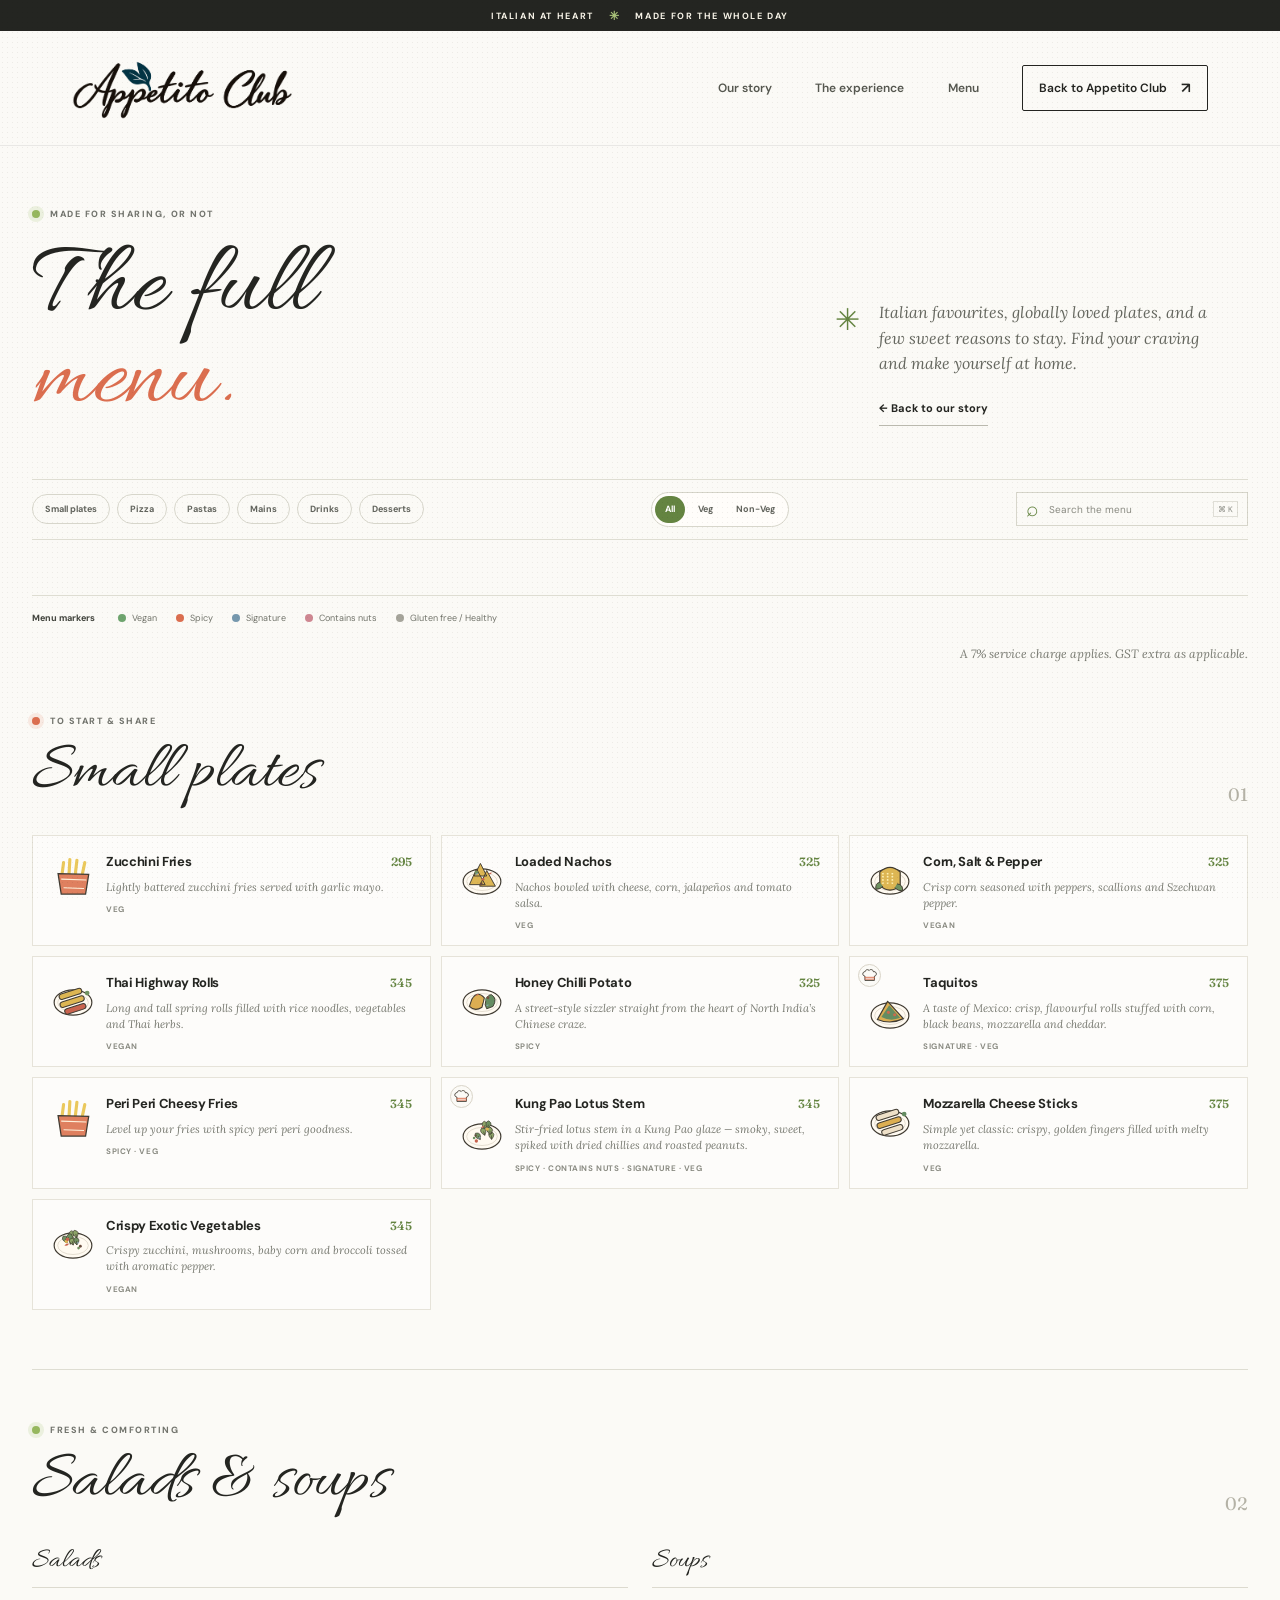
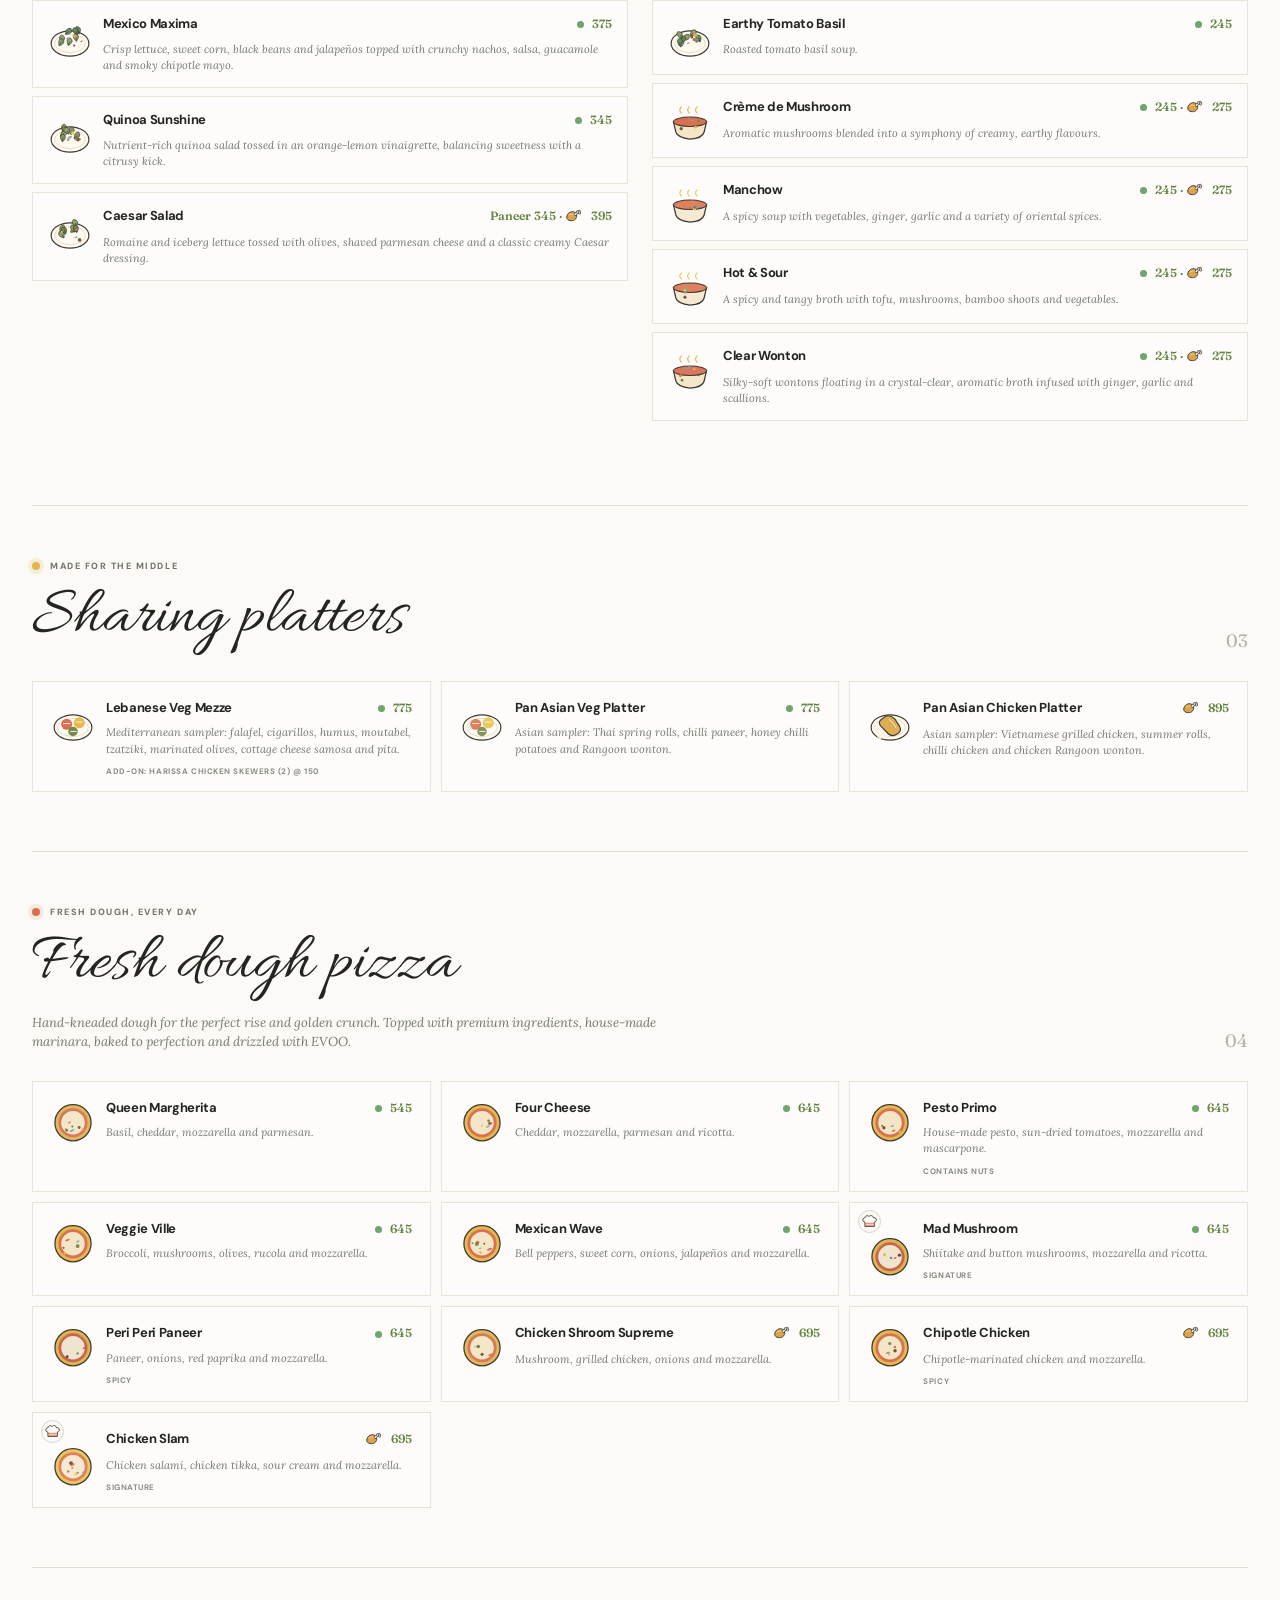
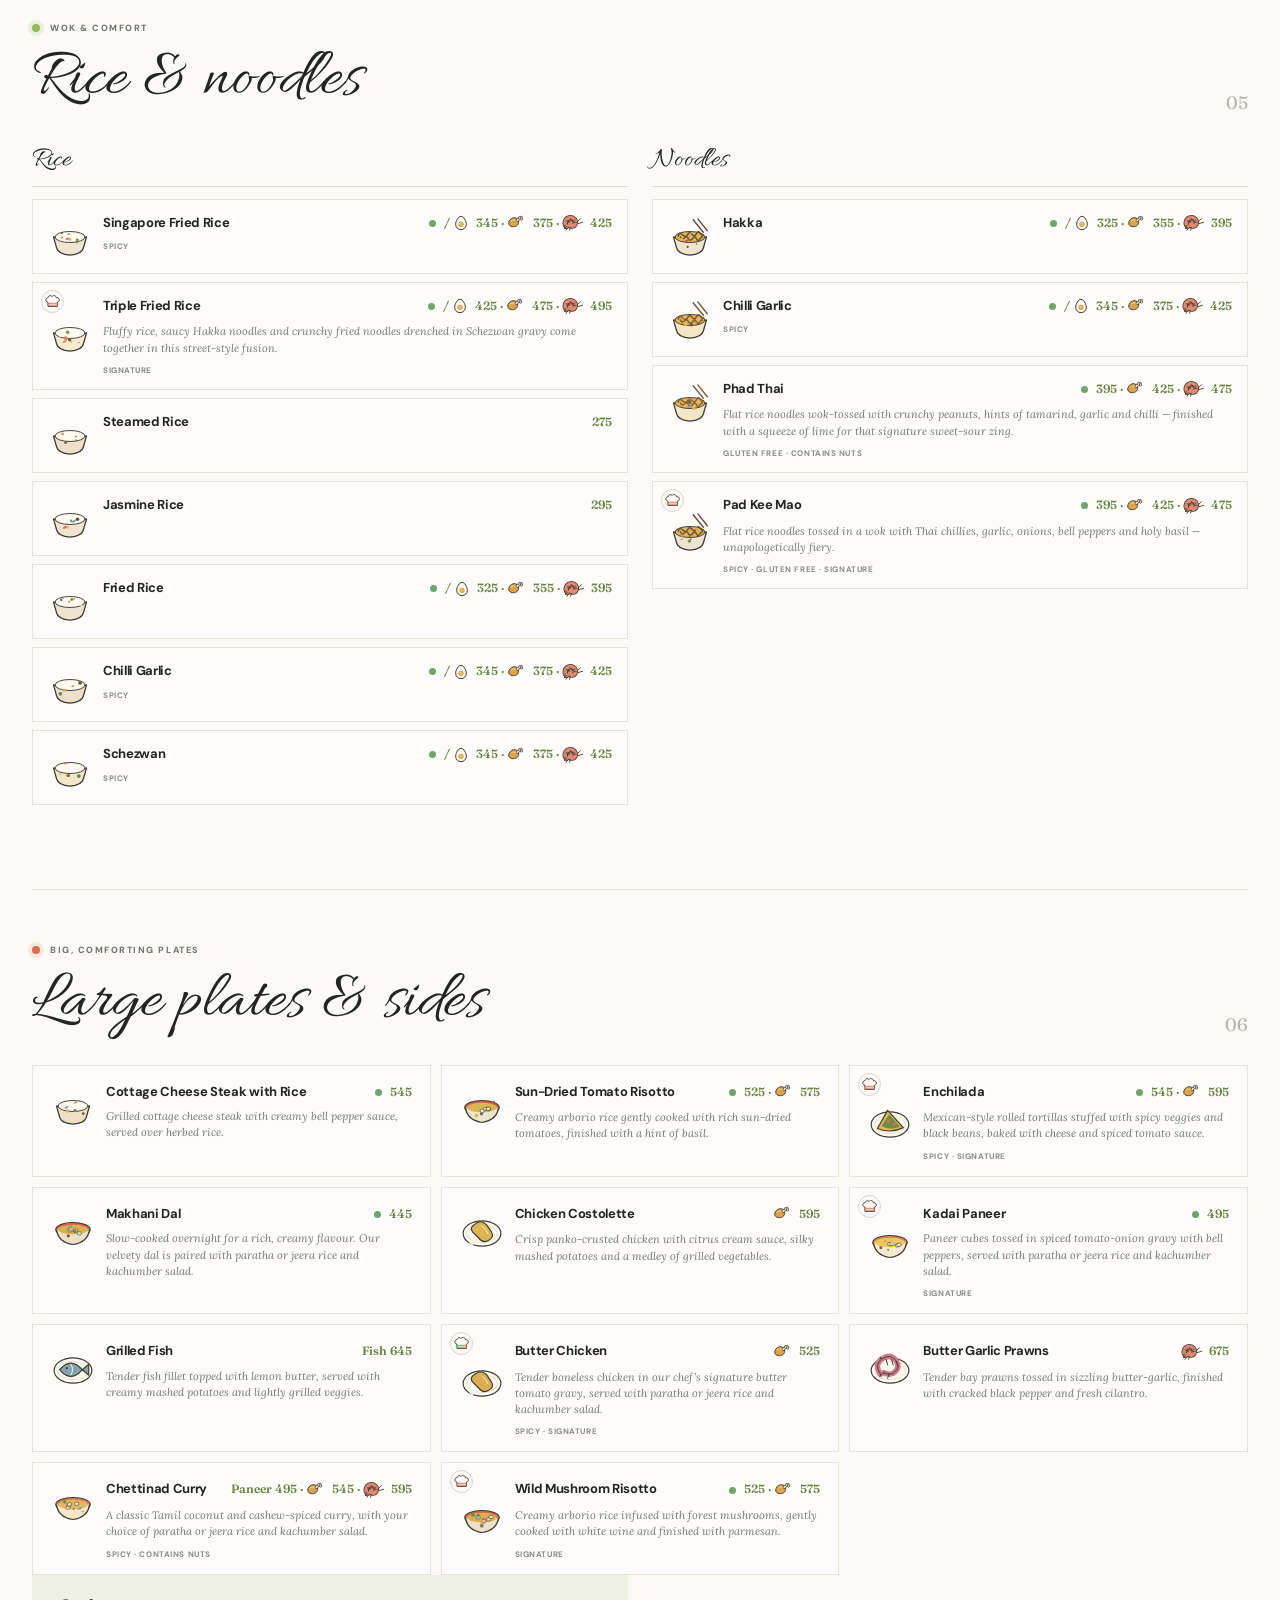
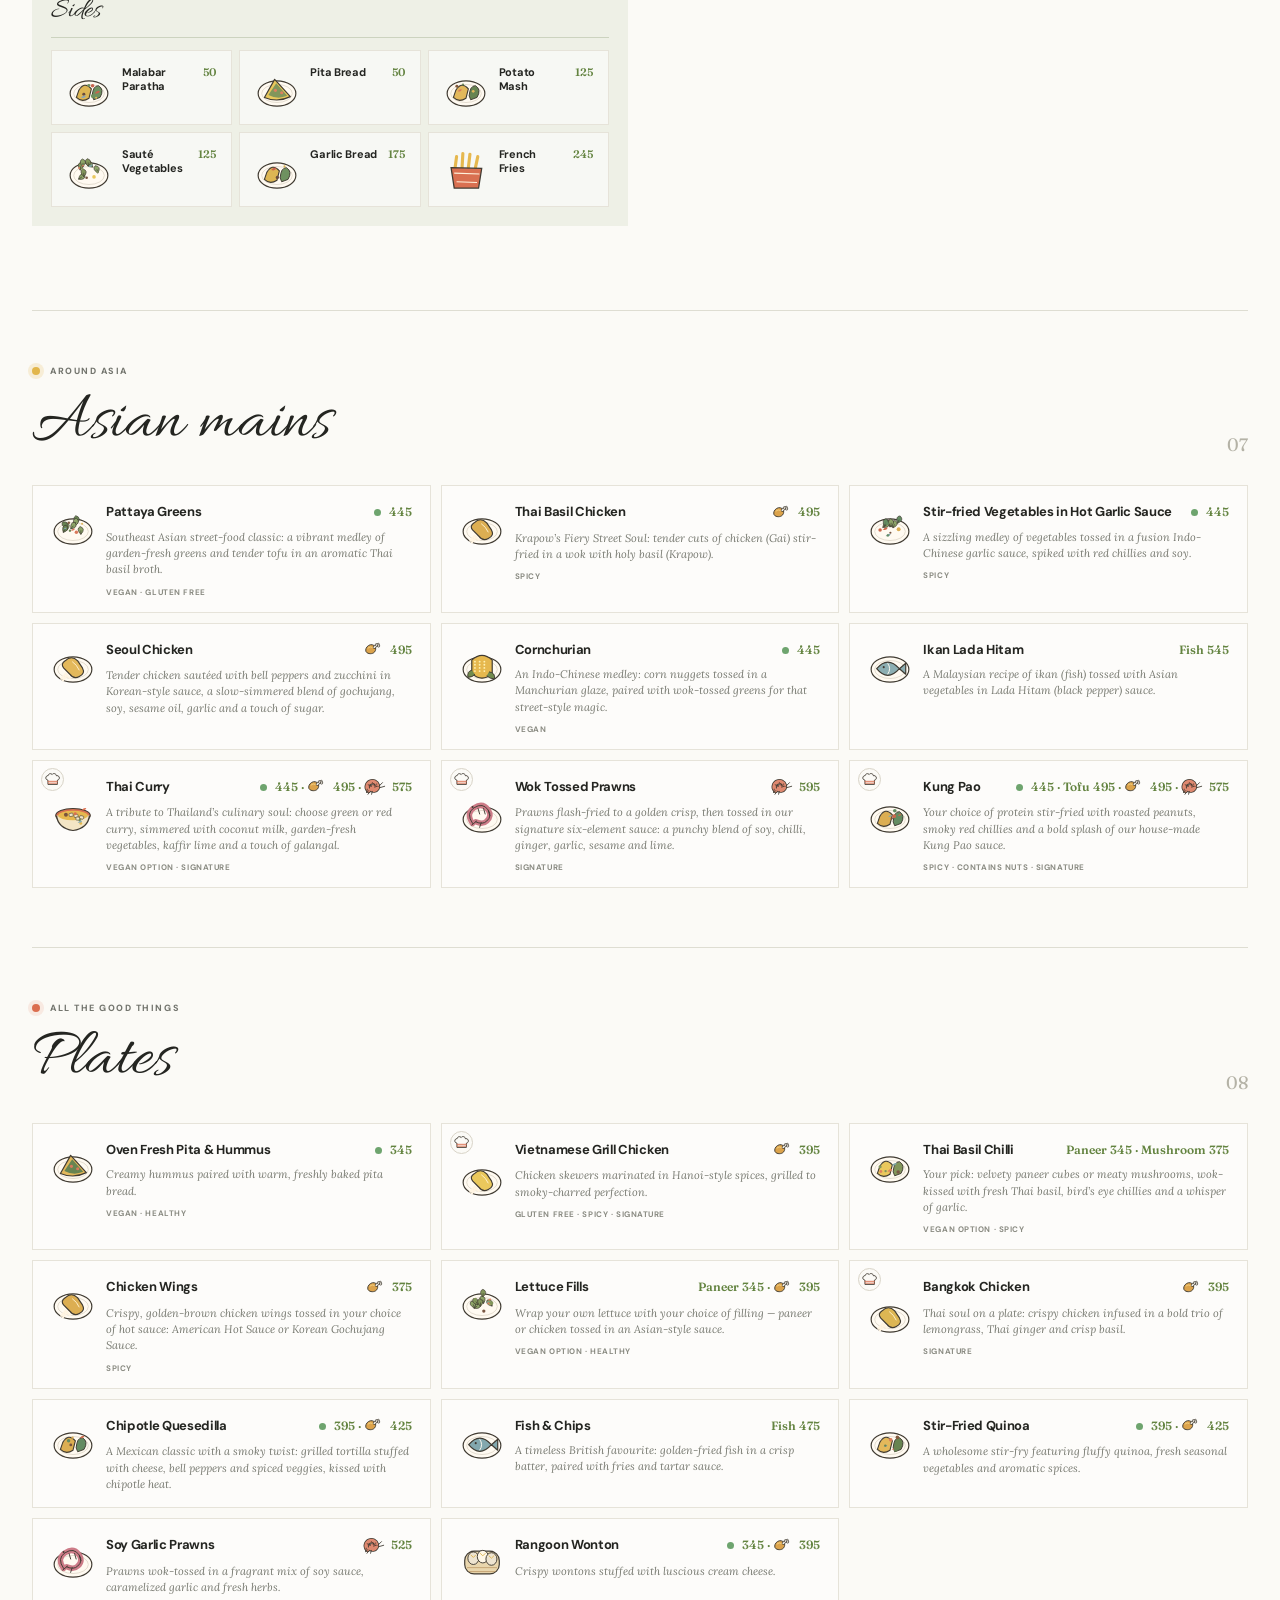
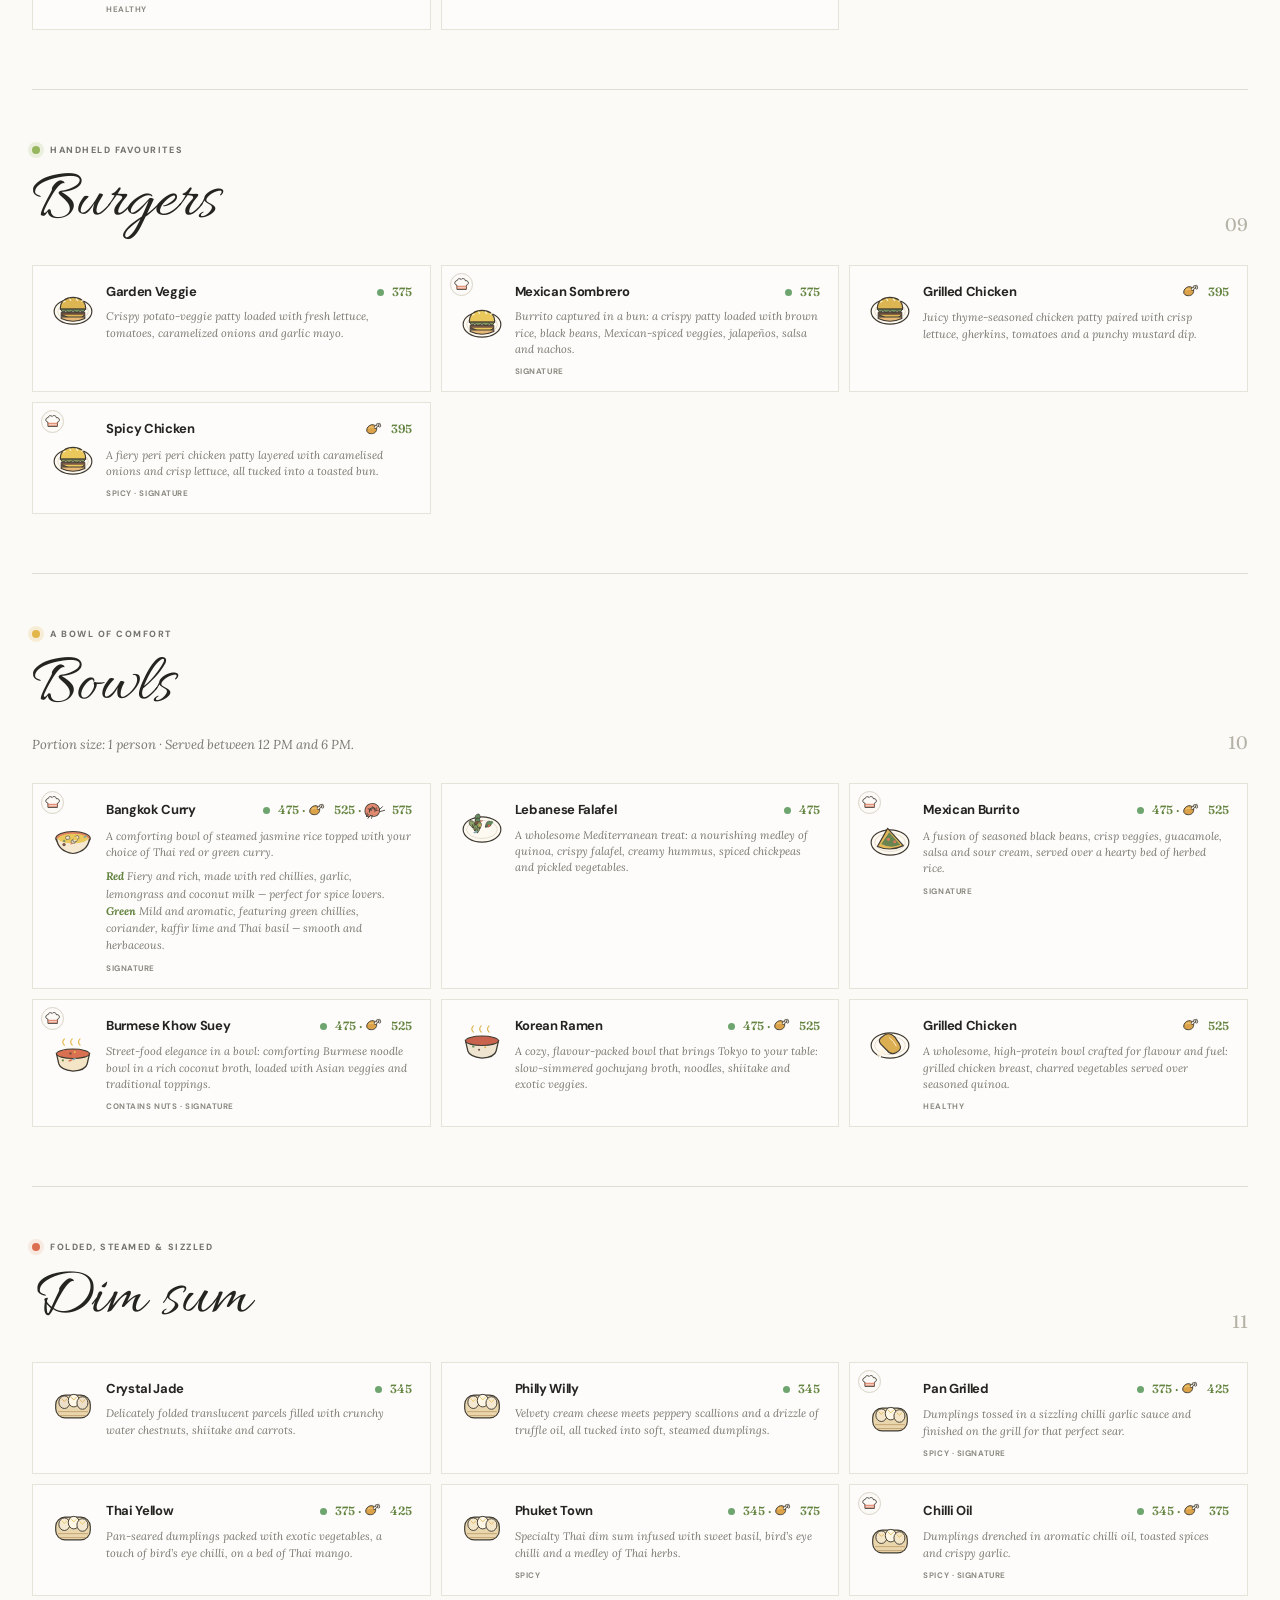
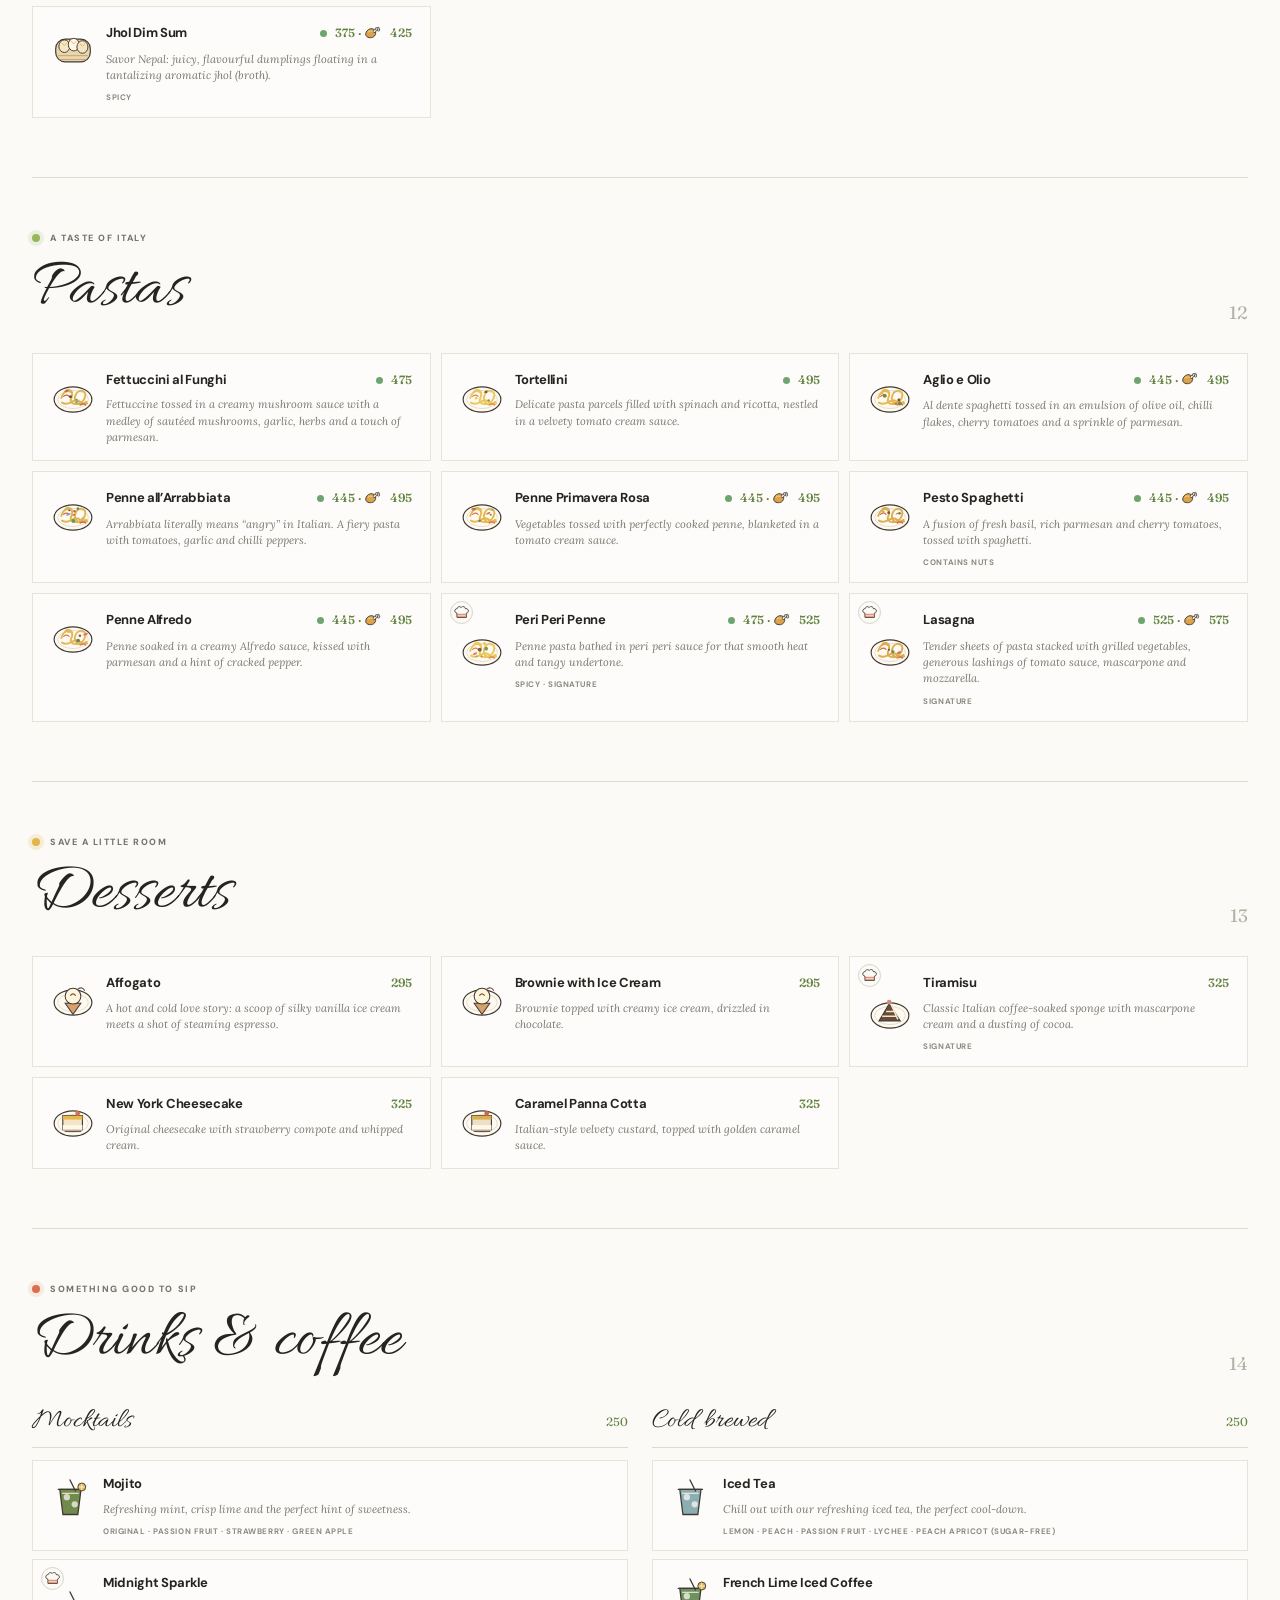
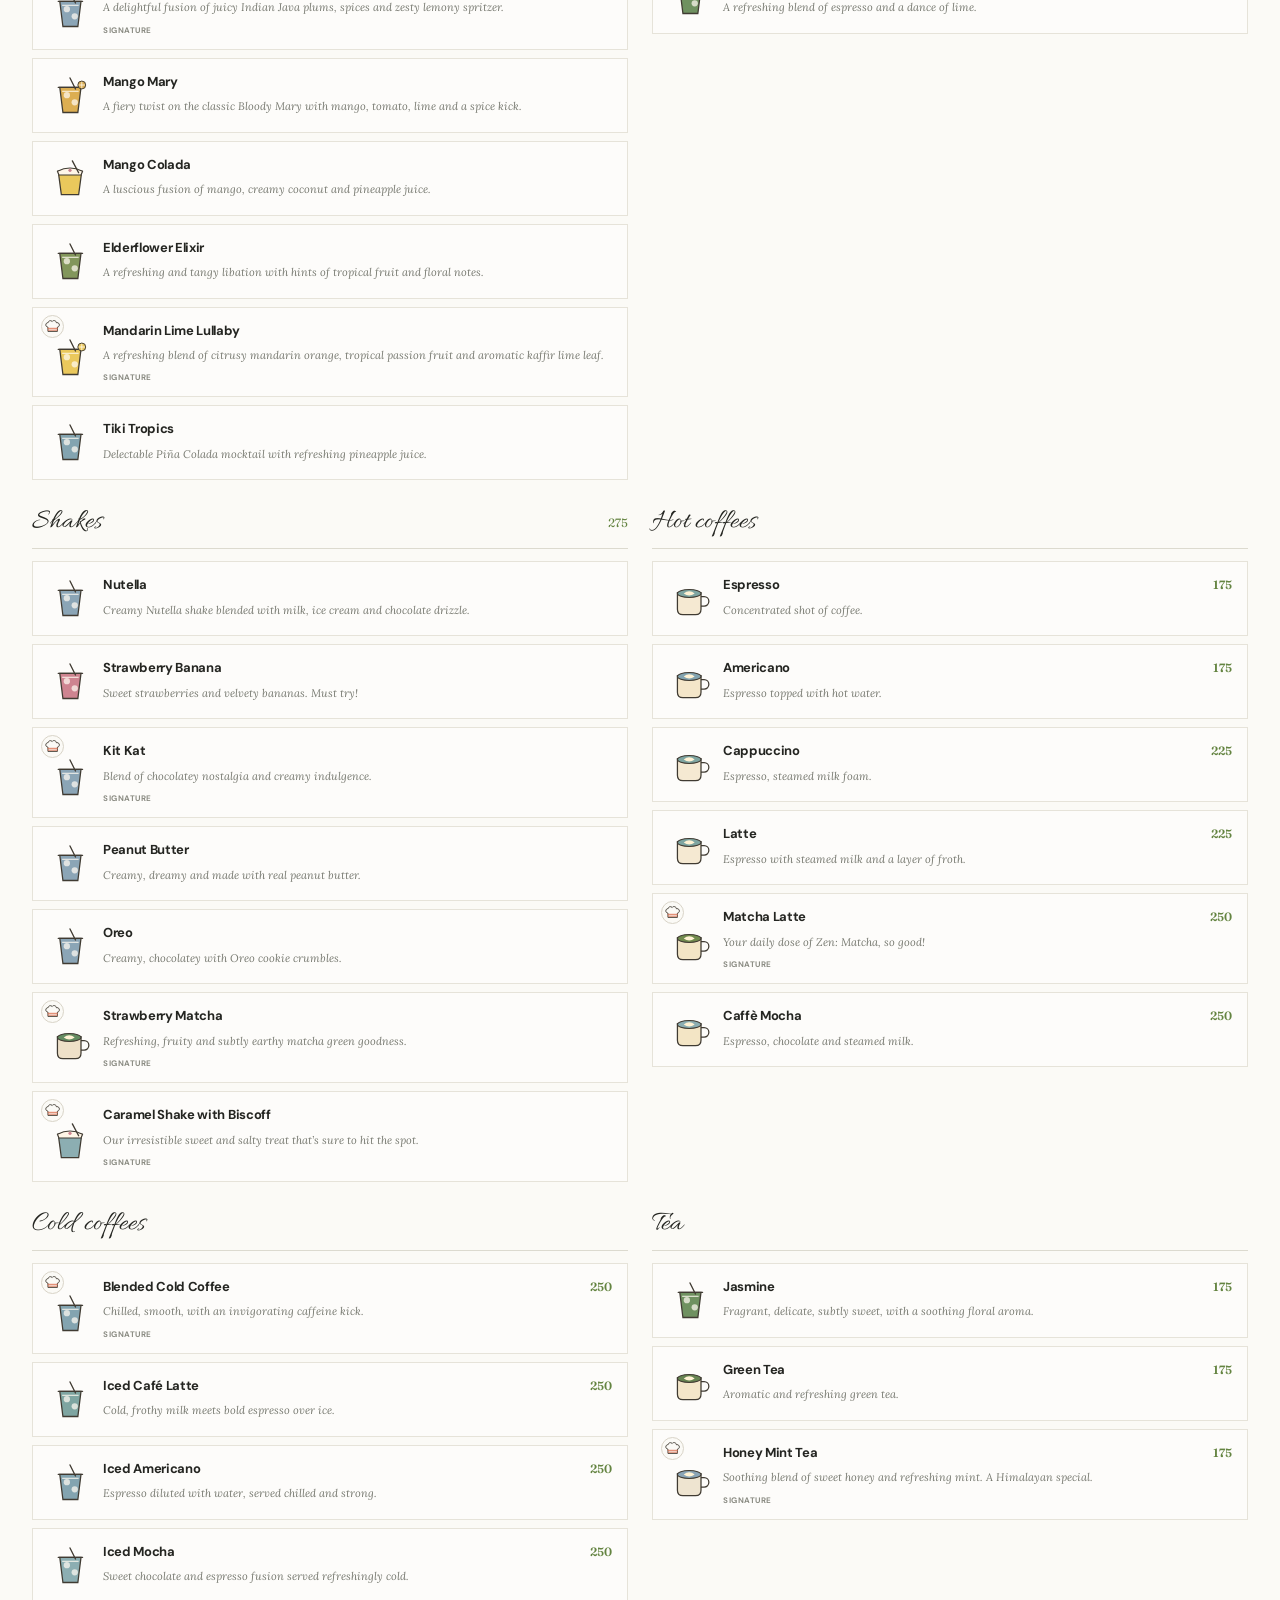
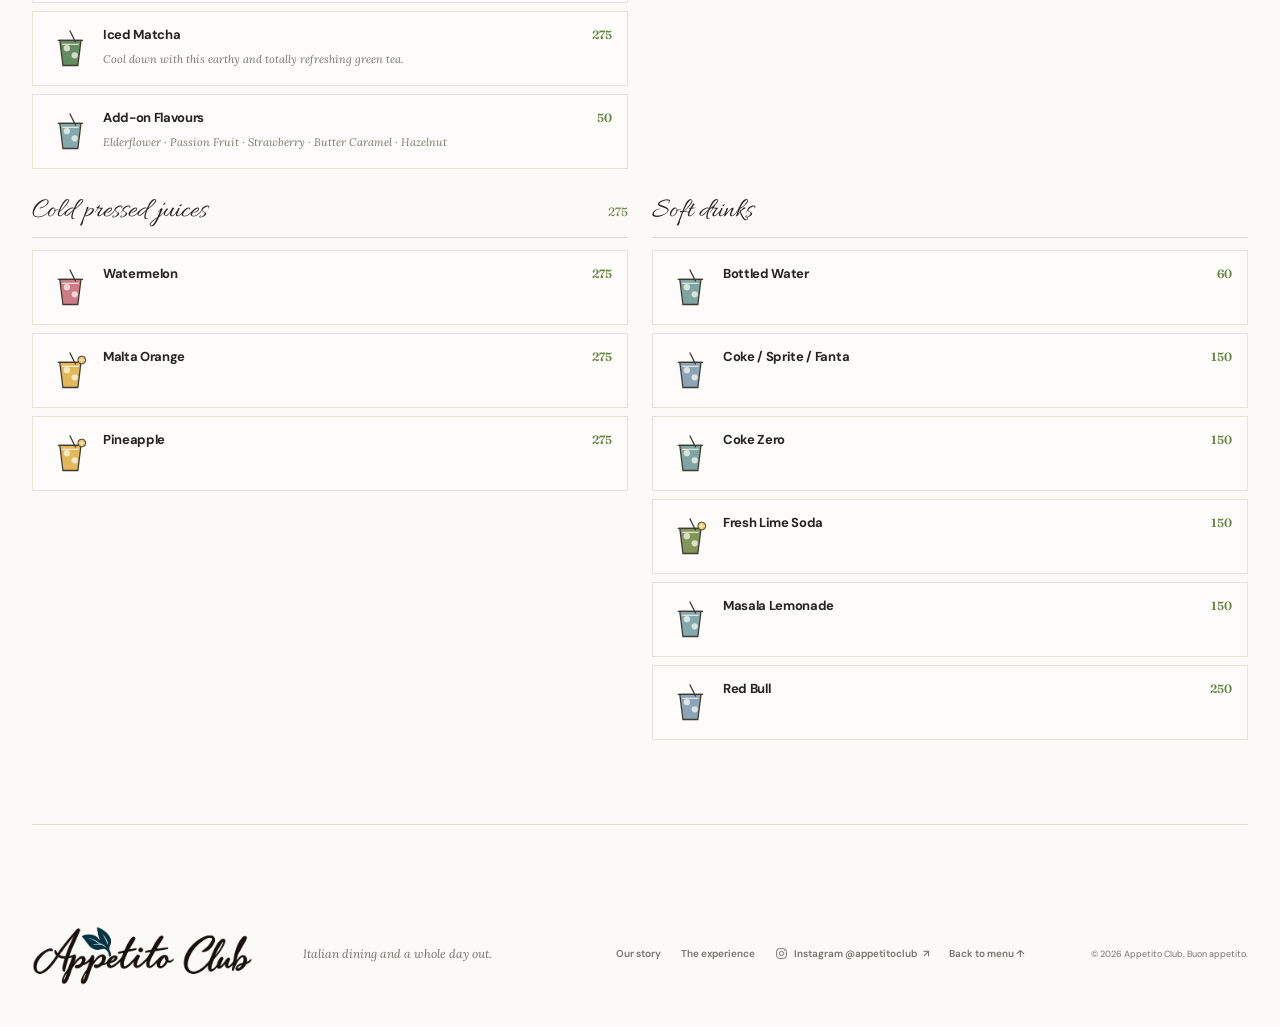
==== commit 6fba3d02: "Add veg and non-veg menu filters" ====
--- a/menu.html
+++ b/menu.html
@@ -18,7 +18,7 @@
       <div class="menu-hero-aside"><span class="menu-hero-doodle" aria-hidden="true">✳</span><p>Italian favourites, globally loved plates, and a few sweet reasons to stay. Find your craving and make yourself at home.</p><a class="text-link" href="index.html">← Back to our story</a></div>
     </section>
     <section class="menu-content section-wrap" aria-label="Appetito Club menu">
-      <div class="menu-toolbar"><nav class="menu-jump" aria-label="Jump to a menu section"><a href="#small-plates">Small plates</a><a href="#pizza">Pizza</a><a href="#pastas">Pastas</a><a href="#large-plates">Mains</a><a href="#drinks">Drinks</a><a href="#desserts">Desserts</a></nav><label class="menu-search"><span aria-hidden="true">⌕</span><input type="search" id="menu-search" placeholder="Search the menu" aria-label="Search menu items"><kbd>⌘ K</kbd></label></div>
+      <div class="menu-toolbar"><nav class="menu-jump" aria-label="Jump to a menu section"><a href="#small-plates">Small plates</a><a href="#pizza">Pizza</a><a href="#pastas">Pastas</a><a href="#large-plates">Mains</a><a href="#drinks">Drinks</a><a href="#desserts">Desserts</a></nav><div class="menu-diet-filter" role="group" aria-label="Filter menu by dietary type"><button type="button" data-diet-filter="all" aria-pressed="true">All</button><button type="button" data-diet-filter="veg" aria-pressed="false">Veg</button><button type="button" data-diet-filter="nonveg" aria-pressed="false">Non-Veg</button></div><label class="menu-search"><span aria-hidden="true">⌕</span><input type="search" id="menu-search" placeholder="Search the menu" aria-label="Search menu items"><kbd>⌘ K</kbd></label></div>
       <p class="search-status" aria-live="polite"></p>
       <div class="menu-legend"><span class="legend-title">Menu markers</span><span><i class="legend-dot green"></i> Vegan</span><span><i class="legend-dot orange"></i> Spicy</span><span><i class="legend-dot blue"></i> Signature</span><span><i class="legend-dot rose"></i> Contains nuts</span><span><i class="legend-dot gray"></i> Gluten free / Healthy</span></div>
       <p class="menu-footnote">A 7% service charge applies. GST extra as applicable.</p>
--- a/styles.css
+++ b/styles.css
@@ -20,6 +20,11 @@
 .eyebrow-pizza{display:block;flex:0 0 18px;width:18px;height:20px;overflow:visible;transform:rotate(90deg)}
 
 .mini-furniture{display:block;flex:0 0 28px;width:28px;height:26px;overflow:visible}
+
+.menu-diet-filter{display:flex;flex:0 0 auto;align-items:center;gap:3px;padding:3px;border:1px solid #d7d6cb;border-radius:30px;background:#fffdfa}
+.menu-diet-filter button{min-height:27px;padding:5px 10px;border:0;border-radius:24px;background:transparent;color:#62645d;font-size:9px;font-weight:700;white-space:nowrap;cursor:pointer}
+.menu-diet-filter button[aria-pressed="true"]{background:var(--green);color:#fff}
+.menu-diet-filter button:focus-visible{outline:2px solid var(--tomato);outline-offset:2px}
 
 .eyebrow-noodles{display:block;flex:0 0 22px;width:22px;height:20px;overflow:visible}
 
